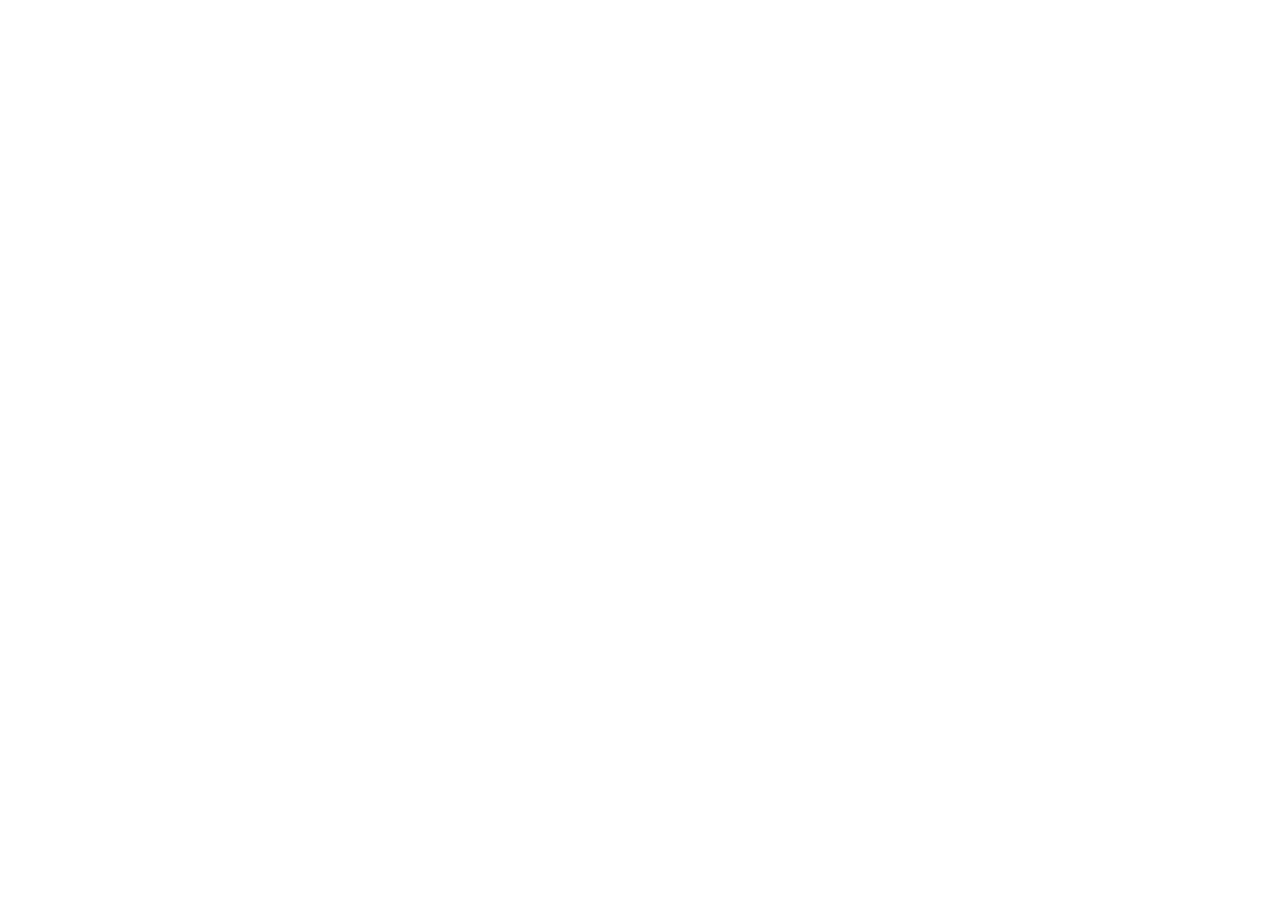
==== family-tree.html @ 9a007d43 "Add Family Tree / Genogram page (no-build React) Adds family-tree.html + family-tree-app.js implemen" ====
<!DOCTYPE html>
<html lang="th">
<head>
  <meta charset="UTF-8">
  <meta name="viewport" content="width=device-width, initial-scale=1.0">
  <title>Family Tree & Genogram — ผังครอบครัวและระบบนิเวศ</title>
  <meta name="theme-color" content="#4f46e5">

  <!-- Tailwind (JIT, no build step — matches this project's no-build static setup) -->
  <script src="https://cdn.tailwindcss.com"></script>

  <!-- Pin a single React instance for every module below (app code + lucide-react icons) -->
  <script type="importmap">
  {
    "imports": {
      "react": "https://esm.sh/react@18.3.1",
      "react-dom": "https://esm.sh/react-dom@18.3.1",
      "react-dom/client": "https://esm.sh/react-dom@18.3.1/client"
    }
  }
  </script>

  <!-- In-browser JSX transform (no build step) -->
  <script src="https://unpkg.com/@babel/standalone@7.25.6/babel.min.js"></script>

  <style>
    html, body, #root { height: 100%; margin: 0; }
    body { font-family: 'Segoe UI', 'Sarabun', system-ui, -apple-system, sans-serif; }
  </style>
</head>
<body>
  <div id="root"></div>
  <script type="text/babel" data-type="module" data-presets="react" src="family-tree-app.js"></script>
</body>
</html>
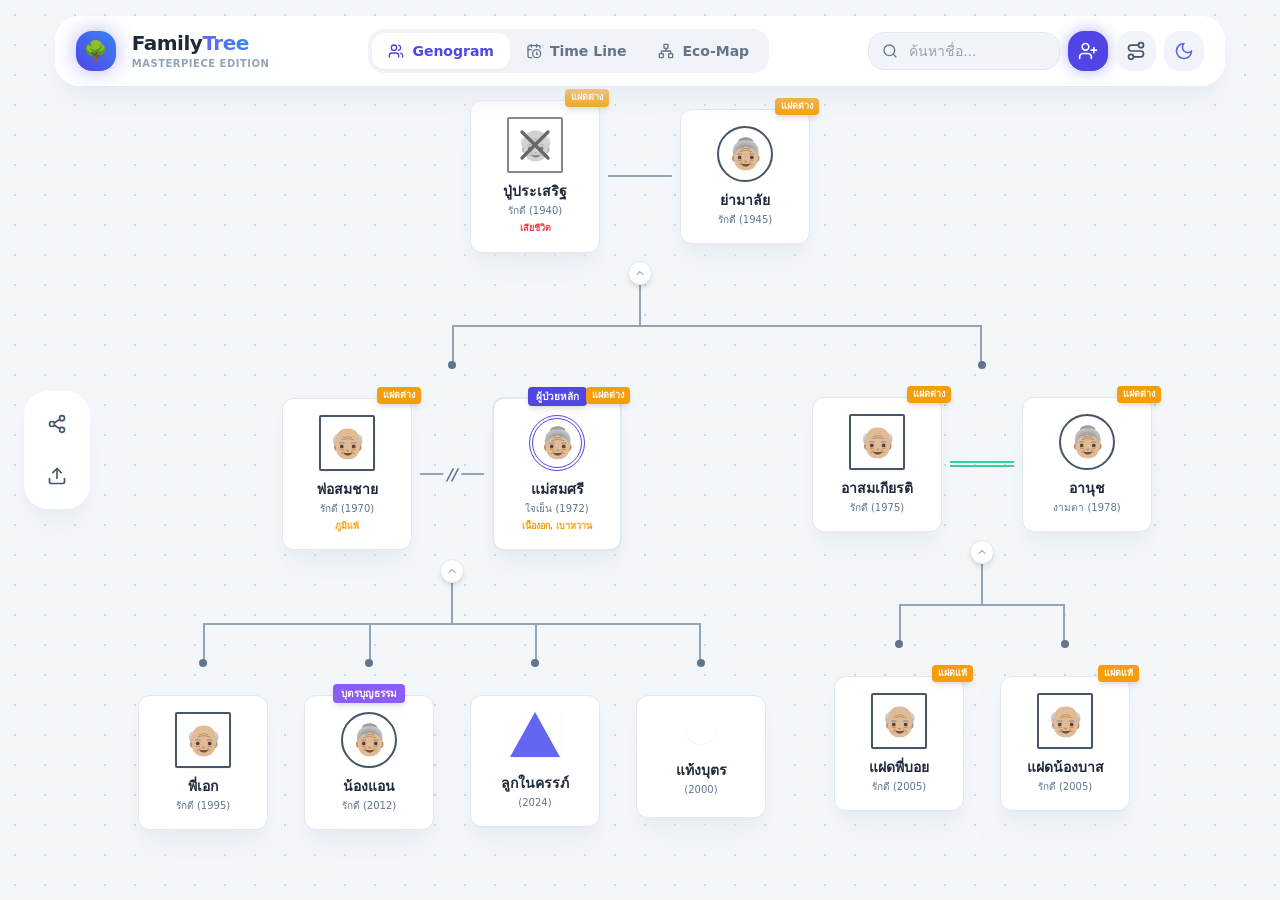
==== commit a67cf6ee: "Make Family Tree page fully offline / drop CDN dependency Tested in a headless browser and found the" ====
--- a/family-tree.html
+++ b/family-tree.html
@@ -6,22 +6,8 @@
   <title>Family Tree & Genogram — ผังครอบครัวและระบบนิเวศ</title>
   <meta name="theme-color" content="#4f46e5">
 
-  <!-- Tailwind (JIT, no build step — matches this project's no-build static setup) -->
-  <script src="https://cdn.tailwindcss.com"></script>
-
-  <!-- Pin a single React instance for every module below (app code + lucide-react icons) -->
-  <script type="importmap">
-  {
-    "imports": {
-      "react": "https://esm.sh/react@18.3.1",
-      "react-dom": "https://esm.sh/react-dom@18.3.1",
-      "react-dom/client": "https://esm.sh/react-dom@18.3.1/client"
-    }
-  }
-  </script>
-
-  <!-- In-browser JSX transform (no build step) -->
-  <script src="https://unpkg.com/@babel/standalone@7.25.6/babel.min.js"></script>
+  <!-- Pre-built locally (see family-tree-app.js header for the build command) — no CDN needed at runtime, works offline like the rest of this PWA -->
+  <link rel="stylesheet" href="family-tree.css">
 
   <style>
     html, body, #root { height: 100%; margin: 0; }
@@ -30,6 +16,6 @@
 </head>
 <body>
   <div id="root"></div>
-  <script type="text/babel" data-type="module" data-presets="react" src="family-tree-app.js"></script>
+  <script src="family-tree.bundle.js"></script>
 </body>
 </html>
--- a/family-tree.css
+++ b/family-tree.css
@@ -0,0 +1 @@
+*,:after,:before{--tw-border-spacing-x:0;--tw-border-spacing-y:0;--tw-translate-x:0;--tw-translate-y:0;--tw-rotate:0;--tw-skew-x:0;--tw-skew-y:0;--tw-scale-x:1;--tw-scale-y:1;--tw-pan-x: ;--tw-pan-y: ;--tw-pinch-zoom: ;--tw-scroll-snap-strictness:proximity;--tw-gradient-from-position: ;--tw-gradient-via-position: ;--tw-gradient-to-position: ;--tw-ordinal: ;--tw-slashed-zero: ;--tw-numeric-figure: ;--tw-numeric-spacing: ;--tw-numeric-fraction: ;--tw-ring-inset: ;--tw-ring-offset-width:0px;--tw-ring-offset-color:#fff;--tw-ring-color:rgba(59,130,246,.5);--tw-ring-offset-shadow:0 0 #0000;--tw-ring-shadow:0 0 #0000;--tw-shadow:0 0 #0000;--tw-shadow-colored:0 0 #0000;--tw-blur: ;--tw-brightness: ;--tw-contrast: ;--tw-grayscale: ;--tw-hue-rotate: ;--tw-invert: ;--tw-saturate: ;--tw-sepia: ;--tw-drop-shadow: ;--tw-backdrop-blur: ;--tw-backdrop-brightness: ;--tw-backdrop-contrast: ;--tw-backdrop-grayscale: ;--tw-backdrop-hue-rotate: ;--tw-backdrop-invert: ;--tw-backdrop-opacity: ;--tw-backdrop-saturate: ;--tw-backdrop-sepia: ;--tw-contain-size: ;--tw-contain-layout: ;--tw-contain-paint: ;--tw-contain-style: }::backdrop{--tw-border-spacing-x:0;--tw-border-spacing-y:0;--tw-translate-x:0;--tw-translate-y:0;--tw-rotate:0;--tw-skew-x:0;--tw-skew-y:0;--tw-scale-x:1;--tw-scale-y:1;--tw-pan-x: ;--tw-pan-y: ;--tw-pinch-zoom: ;--tw-scroll-snap-strictness:proximity;--tw-gradient-from-position: ;--tw-gradient-via-position: ;--tw-gradient-to-position: ;--tw-ordinal: ;--tw-slashed-zero: ;--tw-numeric-figure: ;--tw-numeric-spacing: ;--tw-numeric-fraction: ;--tw-ring-inset: ;--tw-ring-offset-width:0px;--tw-ring-offset-color:#fff;--tw-ring-color:rgba(59,130,246,.5);--tw-ring-offset-shadow:0 0 #0000;--tw-ring-shadow:0 0 #0000;--tw-shadow:0 0 #0000;--tw-shadow-colored:0 0 #0000;--tw-blur: ;--tw-brightness: ;--tw-contrast: ;--tw-grayscale: ;--tw-hue-rotate: ;--tw-invert: ;--tw-saturate: ;--tw-sepia: ;--tw-drop-shadow: ;--tw-backdrop-blur: ;--tw-backdrop-brightness: ;--tw-backdrop-contrast: ;--tw-backdrop-grayscale: ;--tw-backdrop-hue-rotate: ;--tw-backdrop-invert: ;--tw-backdrop-opacity: ;--tw-backdrop-saturate: ;--tw-backdrop-sepia: ;--tw-contain-size: ;--tw-contain-layout: ;--tw-contain-paint: ;--tw-contain-style: }/*! tailwindcss v3.4.13 | MIT License | https://tailwindcss.com*/*,:after,:before{box-sizing:border-box;border:0 solid #e5e7eb}:after,:before{--tw-content:""}:host,html{line-height:1.5;-webkit-text-size-adjust:100%;-moz-tab-size:4;-o-tab-size:4;tab-size:4;font-family:ui-sans-serif,system-ui,sans-serif,Apple Color Emoji,Segoe UI Emoji,Segoe UI Symbol,Noto Color Emoji;font-feature-settings:normal;font-variation-settings:normal;-webkit-tap-highlight-color:transparent}body{margin:0;line-height:inherit}hr{height:0;color:inherit;border-top-width:1px}abbr:where([title]){-webkit-text-decoration:underline dotted;text-decoration:underline dotted}h1,h2,h3,h4,h5,h6{font-size:inherit;font-weight:inherit}a{color:inherit;text-decoration:inherit}b,strong{font-weight:bolder}code,kbd,pre,samp{font-family:ui-monospace,SFMono-Regular,Menlo,Monaco,Consolas,Liberation Mono,Courier New,monospace;font-feature-settings:normal;font-variation-settings:normal;font-size:1em}small{font-size:80%}sub,sup{font-size:75%;line-height:0;position:relative;vertical-align:baseline}sub{bottom:-.25em}sup{top:-.5em}table{text-indent:0;border-color:inherit;border-collapse:collapse}button,input,optgroup,select,textarea{font-family:inherit;font-feature-settings:inherit;font-variation-settings:inherit;font-size:100%;font-weight:inherit;line-height:inherit;letter-spacing:inherit;color:inherit;margin:0;padding:0}button,select{text-transform:none}button,input:where([type=button]),input:where([type=reset]),input:where([type=submit]){-webkit-appearance:button;background-color:transparent;background-image:none}:-moz-focusring{outline:auto}:-moz-ui-invalid{box-shadow:none}progress{vertical-align:baseline}::-webkit-inner-spin-button,::-webkit-outer-spin-button{height:auto}[type=search]{-webkit-appearance:textfield;outline-offset:-2px}::-webkit-search-decoration{-webkit-appearance:none}::-webkit-file-upload-button{-webkit-appearance:button;font:inherit}summary{display:list-item}blockquote,dd,dl,figure,h1,h2,h3,h4,h5,h6,hr,p,pre{margin:0}fieldset{margin:0}fieldset,legend{padding:0}menu,ol,ul{list-style:none;margin:0;padding:0}dialog{padding:0}textarea{resize:vertical}input::-moz-placeholder,textarea::-moz-placeholder{opacity:1;color:#9ca3af}input::placeholder,textarea::placeholder{opacity:1;color:#9ca3af}[role=button],button{cursor:pointer}:disabled{cursor:default}audio,canvas,embed,iframe,img,object,svg,video{display:block;vertical-align:middle}img,video{max-width:100%;height:auto}[hidden]{display:none}.pointer-events-none{pointer-events:none}.pointer-events-auto{pointer-events:auto}.visible{visibility:visible}.static{position:static}.fixed{position:fixed}.absolute{position:absolute}.relative{position:relative}.inset-0{inset:0}.-bottom-0{bottom:0}.-bottom-4{bottom:-1rem}.-bottom-8{bottom:-2rem}.-left-\[23px\]{left:-23px}.-right-2{right:-.5rem}.-top-10{top:-2.5rem}.-top-2{top:-.5rem}.-top-3{top:-.75rem}.-top-4{top:-1rem}.left-0{left:0}.left-1\/2{left:50%}.left-3\.5{left:.875rem}.left-4{left:1rem}.left-6{left:1.5rem}.right-0{right:0}.right-4{right:1rem}.right-\[-10px\]{right:-10px}.top-0{top:0}.top-1{top:.25rem}.top-1\/2{top:50%}.top-4{top:1rem}.top-\[38px\]{top:38px}.z-10{z-index:10}.z-20{z-index:20}.z-30{z-index:30}.z-40{z-index:40}.z-50{z-index:50}.z-\[150\]{z-index:150}.z-\[200\]{z-index:200}.mx-2{margin-left:.5rem;margin-right:.5rem}.mx-auto{margin-left:auto;margin-right:auto}.my-1{margin-top:.25rem;margin-bottom:.25rem}.my-4{margin-top:1rem;margin-bottom:1rem}.my-8{margin-top:2rem;margin-bottom:2rem}.mb-1{margin-bottom:.25rem}.mb-2{margin-bottom:.5rem}.mb-3{margin-bottom:.75rem}.mb-4{margin-bottom:1rem}.mb-6{margin-bottom:1.5rem}.mb-8{margin-bottom:2rem}.ml-2{margin-left:.5rem}.mt-0\.5{margin-top:.125rem}.mt-1{margin-top:.25rem}.mt-10{margin-top:2.5rem}.mt-2{margin-top:.5rem}.mt-20{margin-top:5rem}.mt-3{margin-top:.75rem}.inline-block{display:inline-block}.flex{display:flex}.grid{display:grid}.hidden{display:none}.h-0{height:0}.h-10{height:2.5rem}.h-12{height:3rem}.h-14{height:3.5rem}.h-16{height:4rem}.h-24{height:6rem}.h-28{height:7rem}.h-3{height:.75rem}.h-4{height:1rem}.h-5{height:1.25rem}.h-6{height:1.5rem}.h-8{height:2rem}.h-\[2px\]{height:2px}.h-\[3px\]{height:3px}.h-\[600px\]{height:600px}.h-\[6px\]{height:6px}.h-\[75vh\]{height:75vh}.h-full{height:100%}.h-px{height:1px}.h-screen{height:100vh}.max-h-32{max-height:8rem}.max-h-40{max-height:10rem}.min-h-screen{min-height:100vh}.w-0{width:0}.w-1\/2{width:50%}.w-10{width:2.5rem}.w-12{width:3rem}.w-14{width:3.5rem}.w-16{width:4rem}.w-20{width:5rem}.w-24{width:6rem}.w-28{width:7rem}.w-3{width:.75rem}.w-32{width:8rem}.w-4{width:1rem}.w-48{width:12rem}.w-5{width:1.25rem}.w-6{width:1.5rem}.w-8{width:2rem}.w-\[130px\]{width:130px}.w-full{width:100%}.min-w-\[120px\]{min-width:120px}.max-w-2xl{max-width:42rem}.max-w-5xl{max-width:64rem}.max-w-\[130px\]{max-width:130px}.max-w-\[95\%\]{max-width:95%}.max-w-md{max-width:28rem}.max-w-sm{max-width:24rem}.flex-1{flex:1 1 0%}.shrink-0{flex-shrink:0}.origin-center{transform-origin:center}.-translate-x-1\/2{--tw-translate-x:-50%}.-translate-x-1\/2,.-translate-x-4{transform:translate(var(--tw-translate-x),var(--tw-translate-y)) rotate(var(--tw-rotate)) skewX(var(--tw-skew-x)) skewY(var(--tw-skew-y)) scaleX(var(--tw-scale-x)) scaleY(var(--tw-scale-y))}.-translate-x-4{--tw-translate-x:-1rem}.-translate-y-1\/2{--tw-translate-y:-50%}.-translate-y-1\/2,.translate-x-0{transform:translate(var(--tw-translate-x),var(--tw-translate-y)) rotate(var(--tw-rotate)) skewX(var(--tw-skew-x)) skewY(var(--tw-skew-y)) scaleX(var(--tw-scale-x)) scaleY(var(--tw-scale-y))}.translate-x-0{--tw-translate-x:0px}.-rotate-45{--tw-rotate:-45deg}.-rotate-45,.rotate-45{transform:translate(var(--tw-translate-x),var(--tw-translate-y)) rotate(var(--tw-rotate)) skewX(var(--tw-skew-x)) skewY(var(--tw-skew-y)) scaleX(var(--tw-scale-x)) scaleY(var(--tw-scale-y))}.rotate-45{--tw-rotate:45deg}.-skew-x-12{--tw-skew-x:-12deg}.-skew-x-12,.scale-105{transform:translate(var(--tw-translate-x),var(--tw-translate-y)) rotate(var(--tw-rotate)) skewX(var(--tw-skew-x)) skewY(var(--tw-skew-y)) scaleX(var(--tw-scale-x)) scaleY(var(--tw-scale-y))}.scale-105{--tw-scale-x:1.05;--tw-scale-y:1.05}.scale-95{--tw-scale-x:.95;--tw-scale-y:.95}.scale-95,.transform{transform:translate(var(--tw-translate-x),var(--tw-translate-y)) rotate(var(--tw-rotate)) skewX(var(--tw-skew-x)) skewY(var(--tw-skew-y)) scaleX(var(--tw-scale-x)) scaleY(var(--tw-scale-y))}@keyframes bounce{0%,to{transform:translateY(-25%);animation-timing-function:cubic-bezier(.8,0,1,1)}50%{transform:none;animation-timing-function:cubic-bezier(0,0,.2,1)}}.animate-bounce{animation:bounce 1s infinite}@keyframes pulse{50%{opacity:.5}}.animate-pulse{animation:pulse 2s cubic-bezier(.4,0,.6,1) infinite}@keyframes spin{to{transform:rotate(1turn)}}.animate-spin{animation:spin 1s linear infinite}.cursor-grab{cursor:grab}.cursor-grabbing{cursor:grabbing}.cursor-pointer{cursor:pointer}.grid-cols-2{grid-template-columns:repeat(2,minmax(0,1fr))}.grid-cols-3{grid-template-columns:repeat(3,minmax(0,1fr))}.flex-col{flex-direction:column}.flex-wrap{flex-wrap:wrap}.items-center{align-items:center}.justify-center{justify-content:center}.justify-between{justify-content:space-between}.gap-1{gap:.25rem}.gap-2{gap:.5rem}.gap-3{gap:.75rem}.gap-4{gap:1rem}.gap-6{gap:1.5rem}.space-y-2>:not([hidden])~:not([hidden]){--tw-space-y-reverse:0;margin-top:calc(.5rem*(1 - var(--tw-space-y-reverse)));margin-bottom:calc(.5rem*var(--tw-space-y-reverse))}.space-y-3>:not([hidden])~:not([hidden]){--tw-space-y-reverse:0;margin-top:calc(.75rem*(1 - var(--tw-space-y-reverse)));margin-bottom:calc(.75rem*var(--tw-space-y-reverse))}.space-y-4>:not([hidden])~:not([hidden]){--tw-space-y-reverse:0;margin-top:calc(1rem*(1 - var(--tw-space-y-reverse)));margin-bottom:calc(1rem*var(--tw-space-y-reverse))}.space-y-6>:not([hidden])~:not([hidden]){--tw-space-y-reverse:0;margin-top:calc(1.5rem*(1 - var(--tw-space-y-reverse)));margin-bottom:calc(1.5rem*var(--tw-space-y-reverse))}.overflow-auto{overflow:auto}.overflow-hidden{overflow:hidden}.overflow-x-auto{overflow-x:auto}.overflow-y-auto{overflow-y:auto}.truncate{overflow:hidden;text-overflow:ellipsis}.truncate,.whitespace-nowrap{white-space:nowrap}.rounded{border-radius:.25rem}.rounded-2xl{border-radius:1rem}.rounded-3xl{border-radius:1.5rem}.rounded-full{border-radius:9999px}.rounded-lg{border-radius:.5rem}.rounded-sm{border-radius:.125rem}.rounded-xl{border-radius:.75rem}.border{border-width:1px}.border-0{border-width:0}.border-2{border-width:2px}.border-4{border-width:4px}.border-\[2px\]{border-width:2px}.border-\[3px\]{border-width:3px}.border-\[4px\]{border-width:4px}.border-y-\[2px\]{border-top-width:2px;border-bottom-width:2px}.border-b{border-bottom-width:1px}.border-b-\[45px\]{border-bottom-width:45px}.border-l-2{border-left-width:2px}.border-l-\[25px\]{border-left-width:25px}.border-r-\[25px\]{border-right-width:25px}.border-t-\[2px\]{border-top-width:2px}.border-t-\[3px\]{border-top-width:3px}.border-dashed{border-style:dashed}.border-double{border-style:double}.border-emerald-400{--tw-border-opacity:1;border-color:rgb(52 211 153/var(--tw-border-opacity))}.border-indigo-100{--tw-border-opacity:1;border-color:rgb(224 231 255/var(--tw-border-opacity))}.border-indigo-200{--tw-border-opacity:1;border-color:rgb(199 210 254/var(--tw-border-opacity))}.border-indigo-400{--tw-border-opacity:1;border-color:rgb(129 140 248/var(--tw-border-opacity))}.border-indigo-500{--tw-border-opacity:1;border-color:rgb(99 102 241/var(--tw-border-opacity))}.border-indigo-500\/30{border-color:rgba(99,102,241,.3)}.border-indigo-600{--tw-border-opacity:1;border-color:rgb(79 70 229/var(--tw-border-opacity))}.border-red-200{--tw-border-opacity:1;border-color:rgb(254 202 202/var(--tw-border-opacity))}.border-red-500{--tw-border-opacity:1;border-color:rgb(239 68 68/var(--tw-border-opacity))}.border-rose-500\/20{border-color:rgba(244,63,94,.2)}.border-slate-200{--tw-border-opacity:1;border-color:rgb(226 232 240/var(--tw-border-opacity))}.border-slate-200\/50{border-color:rgba(226,232,240,.5)}.border-slate-300{--tw-border-opacity:1;border-color:rgb(203 213 225/var(--tw-border-opacity))}.border-slate-400{--tw-border-opacity:1;border-color:rgb(148 163 184/var(--tw-border-opacity))}.border-slate-500{--tw-border-opacity:1;border-color:rgb(100 116 139/var(--tw-border-opacity))}.border-slate-500\/20{border-color:rgba(100,116,139,.2)}.border-slate-600{--tw-border-opacity:1;border-color:rgb(71 85 105/var(--tw-border-opacity))}.border-slate-700{--tw-border-opacity:1;border-color:rgb(51 65 85/var(--tw-border-opacity))}.border-slate-800{--tw-border-opacity:1;border-color:rgb(30 41 59/var(--tw-border-opacity))}.border-white{--tw-border-opacity:1;border-color:rgb(255 255 255/var(--tw-border-opacity))}.border-white\/20{border-color:hsla(0,0%,100%,.2)}.border-b-indigo-500{--tw-border-opacity:1;border-bottom-color:rgb(99 102 241/var(--tw-border-opacity))}.border-l-transparent{border-left-color:transparent}.border-r-transparent{border-right-color:transparent}.bg-\[\#f4f7fa\]{--tw-bg-opacity:1;background-color:rgb(244 247 250/var(--tw-bg-opacity))}.bg-amber-100{--tw-bg-opacity:1;background-color:rgb(254 243 199/var(--tw-bg-opacity))}.bg-amber-400{--tw-bg-opacity:1;background-color:rgb(251 191 36/var(--tw-bg-opacity))}.bg-amber-500{--tw-bg-opacity:1;background-color:rgb(245 158 11/var(--tw-bg-opacity))}.bg-amber-500\/20{background-color:rgba(245,158,11,.2)}.bg-blue-500\/20{background-color:rgba(59,130,246,.2)}.bg-emerald-50{--tw-bg-opacity:1;background-color:rgb(236 253 245/var(--tw-bg-opacity))}.bg-emerald-500{--tw-bg-opacity:1;background-color:rgb(16 185 129/var(--tw-bg-opacity))}.bg-emerald-500\/20{background-color:rgba(16,185,129,.2)}.bg-emerald-900\/30{background-color:rgba(6,78,59,.3)}.bg-indigo-100{--tw-bg-opacity:1;background-color:rgb(224 231 255/var(--tw-bg-opacity))}.bg-indigo-50{--tw-bg-opacity:1;background-color:rgb(238 242 255/var(--tw-bg-opacity))}.bg-indigo-500{--tw-bg-opacity:1;background-color:rgb(99 102 241/var(--tw-bg-opacity))}.bg-indigo-500\/10{background-color:rgba(99,102,241,.1)}.bg-indigo-600{--tw-bg-opacity:1;background-color:rgb(79 70 229/var(--tw-bg-opacity))}.bg-red-50{--tw-bg-opacity:1;background-color:rgb(254 242 242/var(--tw-bg-opacity))}.bg-red-500{--tw-bg-opacity:1;background-color:rgb(239 68 68/var(--tw-bg-opacity))}.bg-rose-500{--tw-bg-opacity:1;background-color:rgb(244 63 94/var(--tw-bg-opacity))}.bg-rose-500\/10{background-color:rgba(244,63,94,.1)}.bg-rose-500\/20{background-color:rgba(244,63,94,.2)}.bg-slate-100{--tw-bg-opacity:1;background-color:rgb(241 245 249/var(--tw-bg-opacity))}.bg-slate-200\/50{background-color:rgba(226,232,240,.5)}.bg-slate-300{--tw-bg-opacity:1;background-color:rgb(203 213 225/var(--tw-bg-opacity))}.bg-slate-50{--tw-bg-opacity:1;background-color:rgb(248 250 252/var(--tw-bg-opacity))}.bg-slate-500\/10{background-color:rgba(100,116,139,.1)}.bg-slate-500\/20{background-color:rgba(100,116,139,.2)}.bg-slate-600{--tw-bg-opacity:1;background-color:rgb(71 85 105/var(--tw-bg-opacity))}.bg-slate-800{--tw-bg-opacity:1;background-color:rgb(30 41 59/var(--tw-bg-opacity))}.bg-slate-800\/80{background-color:rgba(30,41,59,.8)}.bg-slate-900{--tw-bg-opacity:1;background-color:rgb(15 23 42/var(--tw-bg-opacity))}.bg-slate-900\/50{background-color:rgba(15,23,42,.5)}.bg-slate-900\/60{background-color:rgba(15,23,42,.6)}.bg-slate-900\/80{background-color:rgba(15,23,42,.8)}.bg-transparent{background-color:transparent}.bg-violet-500{--tw-bg-opacity:1;background-color:rgb(139 92 246/var(--tw-bg-opacity))}.bg-white{--tw-bg-opacity:1;background-color:rgb(255 255 255/var(--tw-bg-opacity))}.bg-white\/10{background-color:hsla(0,0%,100%,.1)}.bg-white\/90{background-color:hsla(0,0%,100%,.9)}.bg-gradient-to-br{background-image:linear-gradient(to bottom right,var(--tw-gradient-stops))}.bg-gradient-to-r{background-image:linear-gradient(to right,var(--tw-gradient-stops))}.bg-gradient-to-tr{background-image:linear-gradient(to top right,var(--tw-gradient-stops))}.from-amber-400{--tw-gradient-from:#fbbf24 var(--tw-gradient-from-position);--tw-gradient-to:rgba(251,191,36,0) var(--tw-gradient-to-position);--tw-gradient-stops:var(--tw-gradient-from),var(--tw-gradient-to)}.from-indigo-500{--tw-gradient-from:#6366f1 var(--tw-gradient-from-position);--tw-gradient-to:rgba(99,102,241,0) var(--tw-gradient-to-position);--tw-gradient-stops:var(--tw-gradient-from),var(--tw-gradient-to)}.from-indigo-600{--tw-gradient-from:#4f46e5 var(--tw-gradient-from-position);--tw-gradient-to:rgba(79,70,229,0) var(--tw-gradient-to-position);--tw-gradient-stops:var(--tw-gradient-from),var(--tw-gradient-to)}.to-blue-500{--tw-gradient-to:#3b82f6 var(--tw-gradient-to-position)}.to-blue-600{--tw-gradient-to:#2563eb var(--tw-gradient-to-position)}.to-orange-500{--tw-gradient-to:#f97316 var(--tw-gradient-to-position)}.bg-clip-text{-webkit-background-clip:text;background-clip:text}.p-0\.5{padding:.125rem}.p-1{padding:.25rem}.p-1\.5{padding:.375rem}.p-10{padding:2.5rem}.p-2{padding:.5rem}.p-2\.5{padding:.625rem}.p-3{padding:.75rem}.p-4{padding:1rem}.p-5{padding:1.25rem}.p-6{padding:1.5rem}.p-8{padding:2rem}.px-1{padding-left:.25rem;padding-right:.25rem}.px-1\.5{padding-left:.375rem;padding-right:.375rem}.px-2{padding-left:.5rem;padding-right:.5rem}.px-3{padding-left:.75rem;padding-right:.75rem}.px-4{padding-left:1rem;padding-right:1rem}.px-6{padding-left:1.5rem;padding-right:1.5rem}.px-8{padding-left:2rem;padding-right:2rem}.py-0\.5{padding-top:.125rem;padding-bottom:.125rem}.py-1{padding-top:.25rem;padding-bottom:.25rem}.py-2{padding-top:.5rem;padding-bottom:.5rem}.py-20{padding-top:5rem;padding-bottom:5rem}.py-3{padding-top:.75rem;padding-bottom:.75rem}.py-4{padding-top:1rem;padding-bottom:1rem}.py-8{padding-top:2rem;padding-bottom:2rem}.pb-2{padding-bottom:.5rem}.pb-3{padding-bottom:.75rem}.pb-4{padding-bottom:1rem}.pb-6{padding-bottom:1.5rem}.pl-10{padding-left:2.5rem}.pl-2{padding-left:.5rem}.pl-4{padding-left:1rem}.pr-2{padding-right:.5rem}.pr-4{padding-right:1rem}.pt-12{padding-top:3rem}.pt-2{padding-top:.5rem}.pt-4{padding-top:1rem}.pt-8{padding-top:2rem}.text-center{text-align:center}.font-sans{font-family:ui-sans-serif,system-ui,sans-serif,Apple Color Emoji,Segoe UI Emoji,Segoe UI Symbol,Noto Color Emoji}.text-2xl{font-size:1.5rem;line-height:2rem}.text-3xl{font-size:1.875rem;line-height:2.25rem}.text-4xl{font-size:2.25rem;line-height:2.5rem}.text-5xl{font-size:3rem;line-height:1}.text-\[10px\]{font-size:10px}.text-\[16px\]{font-size:16px}.text-\[9px\]{font-size:9px}.text-lg{font-size:1.125rem;line-height:1.75rem}.text-sm{font-size:.875rem;line-height:1.25rem}.text-xl{font-size:1.25rem;line-height:1.75rem}.text-xs{font-size:.75rem;line-height:1rem}.font-black{font-weight:900}.font-bold{font-weight:700}.font-extrabold{font-weight:800}.font-medium{font-weight:500}.uppercase{text-transform:uppercase}.leading-tight{line-height:1.25}.tracking-tight{letter-spacing:-.025em}.tracking-tighter{letter-spacing:-.05em}.tracking-wide{letter-spacing:.025em}.tracking-wider{letter-spacing:.05em}.text-amber-400{--tw-text-opacity:1;color:rgb(251 191 36/var(--tw-text-opacity))}.text-amber-500{--tw-text-opacity:1;color:rgb(245 158 11/var(--tw-text-opacity))}.text-amber-700{--tw-text-opacity:1;color:rgb(180 83 9/var(--tw-text-opacity))}.text-black{--tw-text-opacity:1;color:rgb(0 0 0/var(--tw-text-opacity))}.text-blue-500{--tw-text-opacity:1;color:rgb(59 130 246/var(--tw-text-opacity))}.text-emerald-500{--tw-text-opacity:1;color:rgb(16 185 129/var(--tw-text-opacity))}.text-emerald-600{--tw-text-opacity:1;color:rgb(5 150 105/var(--tw-text-opacity))}.text-indigo-500{--tw-text-opacity:1;color:rgb(99 102 241/var(--tw-text-opacity))}.text-indigo-600{--tw-text-opacity:1;color:rgb(79 70 229/var(--tw-text-opacity))}.text-indigo-700{--tw-text-opacity:1;color:rgb(67 56 202/var(--tw-text-opacity))}.text-purple-500{--tw-text-opacity:1;color:rgb(168 85 247/var(--tw-text-opacity))}.text-red-500{--tw-text-opacity:1;color:rgb(239 68 68/var(--tw-text-opacity))}.text-red-600{--tw-text-opacity:1;color:rgb(220 38 38/var(--tw-text-opacity))}.text-rose-500{--tw-text-opacity:1;color:rgb(244 63 94/var(--tw-text-opacity))}.text-rose-600{--tw-text-opacity:1;color:rgb(225 29 72/var(--tw-text-opacity))}.text-slate-100{--tw-text-opacity:1;color:rgb(241 245 249/var(--tw-text-opacity))}.text-slate-200{--tw-text-opacity:1;color:rgb(226 232 240/var(--tw-text-opacity))}.text-slate-300{--tw-text-opacity:1;color:rgb(203 213 225/var(--tw-text-opacity))}.text-slate-400{--tw-text-opacity:1;color:rgb(148 163 184/var(--tw-text-opacity))}.text-slate-500{--tw-text-opacity:1;color:rgb(100 116 139/var(--tw-text-opacity))}.text-slate-600{--tw-text-opacity:1;color:rgb(71 85 105/var(--tw-text-opacity))}.text-slate-700{--tw-text-opacity:1;color:rgb(51 65 85/var(--tw-text-opacity))}.text-slate-800{--tw-text-opacity:1;color:rgb(30 41 59/var(--tw-text-opacity))}.text-transparent{color:transparent}.text-white{--tw-text-opacity:1;color:rgb(255 255 255/var(--tw-text-opacity))}.accent-indigo-600{accent-color:#4f46e5}.opacity-0{opacity:0}.opacity-100{opacity:1}.opacity-20{opacity:.2}.opacity-50{opacity:.5}.opacity-60{opacity:.6}.opacity-70{opacity:.7}.opacity-80{opacity:.8}.shadow-2xl{--tw-shadow:0 25px 50px -12px rgba(0,0,0,.25);--tw-shadow-colored:0 25px 50px -12px var(--tw-shadow-color);box-shadow:var(--tw-ring-offset-shadow,0 0 #0000),var(--tw-ring-shadow,0 0 #0000),var(--tw-shadow)}.shadow-\[0_0_15px_rgba\(16\2c 185\2c 129\2c 0\.5\)\]{--tw-shadow:0 0 15px rgba(16,185,129,.5);--tw-shadow-colored:0 0 15px var(--tw-shadow-color);box-shadow:var(--tw-ring-offset-shadow,0 0 #0000),var(--tw-ring-shadow,0 0 #0000),var(--tw-shadow)}.shadow-\[0_0_15px_rgba\(79\2c 70\2c 229\2c 0\.4\)\]{--tw-shadow:0 0 15px rgba(79,70,229,.4);--tw-shadow-colored:0 0 15px var(--tw-shadow-color);box-shadow:var(--tw-ring-offset-shadow,0 0 #0000),var(--tw-ring-shadow,0 0 #0000),var(--tw-shadow)}.shadow-\[0_0_20px_rgba\(250\2c 204\2c 21\2c 0\.6\)\]{--tw-shadow:0 0 20px rgba(250,204,21,.6);--tw-shadow-colored:0 0 20px var(--tw-shadow-color);box-shadow:var(--tw-ring-offset-shadow,0 0 #0000),var(--tw-ring-shadow,0 0 #0000),var(--tw-shadow)}.shadow-\[0_0_20px_rgba\(52\2c 211\2c 153\2c 0\.6\)\]{--tw-shadow:0 0 20px rgba(52,211,153,.6);--tw-shadow-colored:0 0 20px var(--tw-shadow-color);box-shadow:var(--tw-ring-offset-shadow,0 0 #0000),var(--tw-ring-shadow,0 0 #0000),var(--tw-shadow)}.shadow-\[0_0_20px_rgba\(79\2c 70\2c 229\2c 0\.4\)\]{--tw-shadow:0 0 20px rgba(79,70,229,.4);--tw-shadow-colored:0 0 20px var(--tw-shadow-color)}.shadow-\[0_0_20px_rgba\(79\2c 70\2c 229\2c 0\.4\)\],.shadow-lg{box-shadow:var(--tw-ring-offset-shadow,0 0 #0000),var(--tw-ring-shadow,0 0 #0000),var(--tw-shadow)}.shadow-lg{--tw-shadow:0 10px 15px -3px rgba(0,0,0,.1),0 4px 6px -4px rgba(0,0,0,.1);--tw-shadow-colored:0 10px 15px -3px var(--tw-shadow-color),0 4px 6px -4px var(--tw-shadow-color)}.shadow-md{--tw-shadow:0 4px 6px -1px rgba(0,0,0,.1),0 2px 4px -2px rgba(0,0,0,.1);--tw-shadow-colored:0 4px 6px -1px var(--tw-shadow-color),0 2px 4px -2px var(--tw-shadow-color)}.shadow-md,.shadow-sm{box-shadow:var(--tw-ring-offset-shadow,0 0 #0000),var(--tw-ring-shadow,0 0 #0000),var(--tw-shadow)}.shadow-sm{--tw-shadow:0 1px 2px 0 rgba(0,0,0,.05);--tw-shadow-colored:0 1px 2px 0 var(--tw-shadow-color)}.shadow-xl{--tw-shadow:0 20px 25px -5px rgba(0,0,0,.1),0 8px 10px -6px rgba(0,0,0,.1);--tw-shadow-colored:0 20px 25px -5px var(--tw-shadow-color),0 8px 10px -6px var(--tw-shadow-color);box-shadow:var(--tw-ring-offset-shadow,0 0 #0000),var(--tw-ring-shadow,0 0 #0000),var(--tw-shadow)}.shadow-indigo-500\/30{--tw-shadow-color:rgba(99,102,241,.3);--tw-shadow:var(--tw-shadow-colored)}.shadow-slate-200\/50{--tw-shadow-color:rgba(226,232,240,.5);--tw-shadow:var(--tw-shadow-colored)}.outline-none{outline:2px solid transparent;outline-offset:2px}.ring-4{--tw-ring-offset-shadow:var(--tw-ring-inset) 0 0 0 var(--tw-ring-offset-width) var(--tw-ring-offset-color);--tw-ring-shadow:var(--tw-ring-inset) 0 0 0 calc(4px + var(--tw-ring-offset-width)) var(--tw-ring-color);box-shadow:var(--tw-ring-offset-shadow),var(--tw-ring-shadow),var(--tw-shadow,0 0 #0000)}.ring-emerald-400{--tw-ring-opacity:1;--tw-ring-color:rgb(52 211 153/var(--tw-ring-opacity))}.ring-yellow-400{--tw-ring-opacity:1;--tw-ring-color:rgb(250 204 21/var(--tw-ring-opacity))}.grayscale{--tw-grayscale:grayscale(100%)}.filter,.grayscale{filter:var(--tw-blur) var(--tw-brightness) var(--tw-contrast) var(--tw-grayscale) var(--tw-hue-rotate) var(--tw-invert) var(--tw-saturate) var(--tw-sepia) var(--tw-drop-shadow)}.backdrop-blur-2xl{--tw-backdrop-blur:blur(40px)}.backdrop-blur-2xl,.backdrop-blur-md{-webkit-backdrop-filter:var(--tw-backdrop-blur) var(--tw-backdrop-brightness) var(--tw-backdrop-contrast) var(--tw-backdrop-grayscale) var(--tw-backdrop-hue-rotate) var(--tw-backdrop-invert) var(--tw-backdrop-opacity) var(--tw-backdrop-saturate) var(--tw-backdrop-sepia);backdrop-filter:var(--tw-backdrop-blur) var(--tw-backdrop-brightness) var(--tw-backdrop-contrast) var(--tw-backdrop-grayscale) var(--tw-backdrop-hue-rotate) var(--tw-backdrop-invert) var(--tw-backdrop-opacity) var(--tw-backdrop-saturate) var(--tw-backdrop-sepia)}.backdrop-blur-md{--tw-backdrop-blur:blur(12px)}.backdrop-blur-sm{--tw-backdrop-blur:blur(4px)}.backdrop-blur-sm,.backdrop-blur-xl{-webkit-backdrop-filter:var(--tw-backdrop-blur) var(--tw-backdrop-brightness) var(--tw-backdrop-contrast) var(--tw-backdrop-grayscale) var(--tw-backdrop-hue-rotate) var(--tw-backdrop-invert) var(--tw-backdrop-opacity) var(--tw-backdrop-saturate) var(--tw-backdrop-sepia);backdrop-filter:var(--tw-backdrop-blur) var(--tw-backdrop-brightness) var(--tw-backdrop-contrast) var(--tw-backdrop-grayscale) var(--tw-backdrop-hue-rotate) var(--tw-backdrop-invert) var(--tw-backdrop-opacity) var(--tw-backdrop-saturate) var(--tw-backdrop-sepia)}.backdrop-blur-xl{--tw-backdrop-blur:blur(24px)}.transition-all{transition-property:all;transition-timing-function:cubic-bezier(.4,0,.2,1);transition-duration:.15s}.transition-colors{transition-property:color,background-color,border-color,text-decoration-color,fill,stroke;transition-timing-function:cubic-bezier(.4,0,.2,1);transition-duration:.15s}.transition-opacity{transition-property:opacity;transition-timing-function:cubic-bezier(.4,0,.2,1);transition-duration:.15s}.transition-transform{transition-property:transform;transition-timing-function:cubic-bezier(.4,0,.2,1);transition-duration:.15s}.duration-200{transition-duration:.2s}.duration-300{transition-duration:.3s}.duration-500{transition-duration:.5s}.ease-in-out{transition-timing-function:cubic-bezier(.4,0,.2,1)}.hover\:-translate-y-2:hover{--tw-translate-y:-0.5rem}.hover\:-translate-y-2:hover,.hover\:scale-110:hover{transform:translate(var(--tw-translate-x),var(--tw-translate-y)) rotate(var(--tw-rotate)) skewX(var(--tw-skew-x)) skewY(var(--tw-skew-y)) scaleX(var(--tw-scale-x)) scaleY(var(--tw-scale-y))}.hover\:scale-110:hover{--tw-scale-x:1.1;--tw-scale-y:1.1}.hover\:bg-emerald-100:hover{--tw-bg-opacity:1;background-color:rgb(209 250 229/var(--tw-bg-opacity))}.hover\:bg-indigo-500:hover{--tw-bg-opacity:1;background-color:rgb(99 102 241/var(--tw-bg-opacity))}.hover\:bg-indigo-700:hover{--tw-bg-opacity:1;background-color:rgb(67 56 202/var(--tw-bg-opacity))}.hover\:bg-red-600:hover{--tw-bg-opacity:1;background-color:rgb(220 38 38/var(--tw-bg-opacity))}.hover\:bg-rose-100:hover{--tw-bg-opacity:1;background-color:rgb(255 228 230/var(--tw-bg-opacity))}.hover\:bg-rose-500:hover{--tw-bg-opacity:1;background-color:rgb(244 63 94/var(--tw-bg-opacity))}.hover\:bg-slate-100:hover{--tw-bg-opacity:1;background-color:rgb(241 245 249/var(--tw-bg-opacity))}.hover\:bg-slate-200:hover{--tw-bg-opacity:1;background-color:rgb(226 232 240/var(--tw-bg-opacity))}.hover\:bg-slate-500\/20:hover{background-color:rgba(100,116,139,.2)}.hover\:bg-slate-500\/40:hover{background-color:rgba(100,116,139,.4)}.hover\:bg-slate-700:hover{--tw-bg-opacity:1;background-color:rgb(51 65 85/var(--tw-bg-opacity))}.hover\:bg-slate-800:hover{--tw-bg-opacity:1;background-color:rgb(30 41 59/var(--tw-bg-opacity))}.hover\:text-slate-200:hover{--tw-text-opacity:1;color:rgb(226 232 240/var(--tw-text-opacity))}.hover\:text-slate-700:hover{--tw-text-opacity:1;color:rgb(51 65 85/var(--tw-text-opacity))}.hover\:shadow-2xl:hover{--tw-shadow:0 25px 50px -12px rgba(0,0,0,.25);--tw-shadow-colored:0 25px 50px -12px var(--tw-shadow-color);box-shadow:var(--tw-ring-offset-shadow,0 0 #0000),var(--tw-ring-shadow,0 0 #0000),var(--tw-shadow)}.group:hover .group-hover\:flex{display:flex}.group:hover .group-hover\:opacity-100{opacity:1}@media (min-width:640px){.sm\:block{display:block}}@media (min-width:768px){.md\:inline{display:inline}.md\:w-16{width:4rem}.md\:grid-cols-4{grid-template-columns:repeat(4,minmax(0,1fr))}.md\:flex-row{flex-direction:row}.md\:items-start{align-items:flex-start}}@media (min-width:1024px){.lg\:block{display:block}}
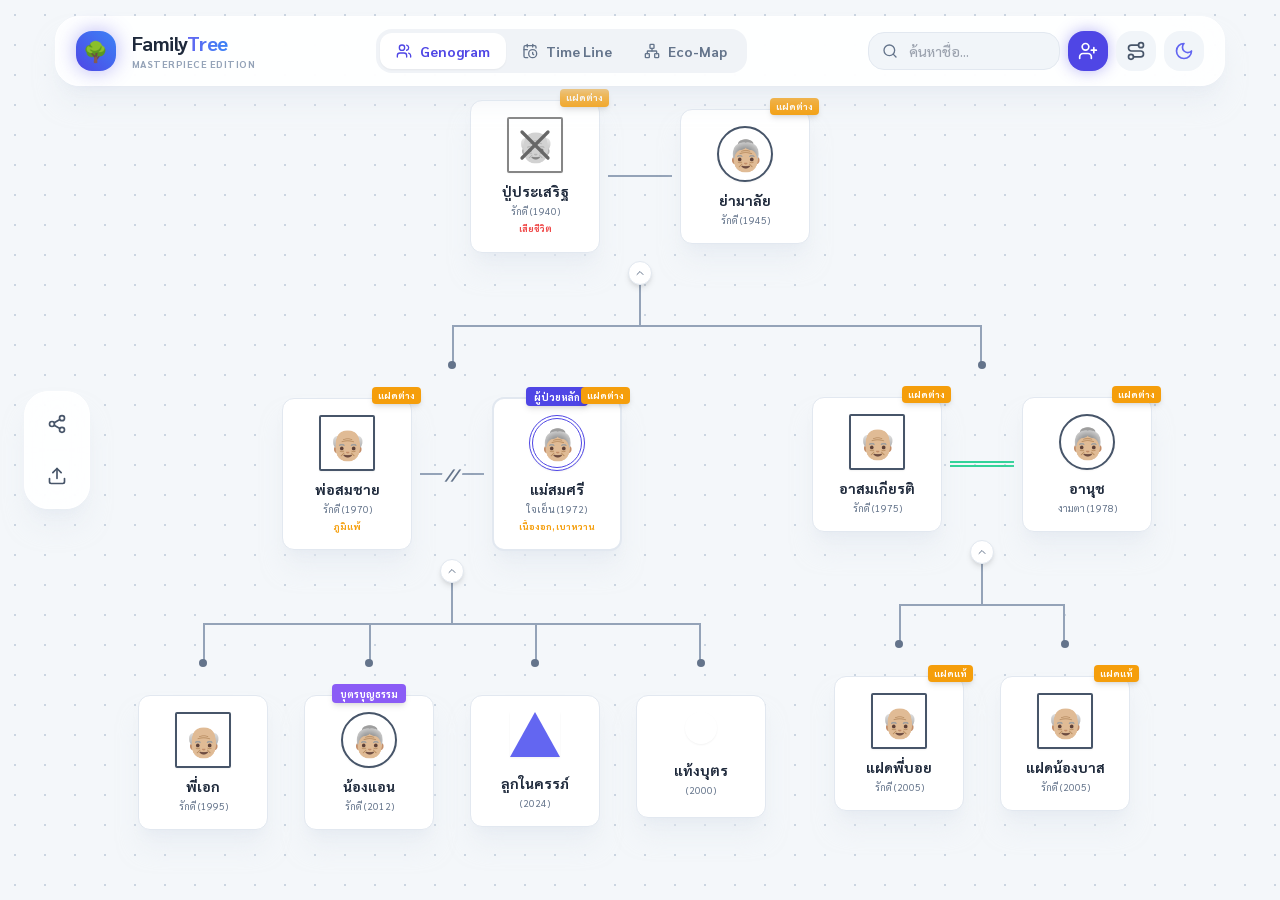
==== commit d52334cf: "Switch UI font to Sarabun (self-hosted, offline) Both pages listed Sarabun only as a fallback that w" ====
--- a/family-tree.html
+++ b/family-tree.html
@@ -6,12 +6,14 @@
   <title>Family Tree & Genogram — ผังครอบครัวและระบบนิเวศ</title>
   <meta name="theme-color" content="#4f46e5">
 
+  <!-- Sarabun font, self-hosted so it works offline -->
+  <link rel="stylesheet" href="fonts/sarabun.css">
   <!-- Pre-built locally (see family-tree-app.js header for the build command) — no CDN needed at runtime, works offline like the rest of this PWA -->
   <link rel="stylesheet" href="family-tree.css">
 
   <style>
     html, body, #root { height: 100%; margin: 0; }
-    body { font-family: 'Segoe UI', 'Sarabun', system-ui, -apple-system, sans-serif; }
+    body { font-family: 'Sarabun', 'Segoe UI', system-ui, -apple-system, sans-serif; }
   </style>
 </head>
 <body>
--- a/fonts/sarabun.css
+++ b/fonts/sarabun.css
@@ -0,0 +1,81 @@
+/* Sarabun — self-hosted locally (no Google Fonts CDN at runtime) so it works offline like the rest of this PWA. */
+@font-face {
+  font-family: 'Sarabun';
+  font-style: normal;
+  font-weight: 300;
+  font-display: swap;
+  src: url('sarabun-300-thai.woff2') format('woff2');
+  unicode-range: U+02D7, U+0303, U+0331, U+0E01-0E5B, U+200C-200D, U+25CC;
+}
+@font-face {
+  font-family: 'Sarabun';
+  font-style: normal;
+  font-weight: 300;
+  font-display: swap;
+  src: url('sarabun-300-latin.woff2') format('woff2');
+  unicode-range: U+0000-00FF, U+0131, U+0152-0153, U+02BB-02BC, U+02C6, U+02DA, U+02DC, U+0304, U+0308, U+0329, U+2000-206F, U+20AC, U+2122, U+2191, U+2193, U+2212, U+2215, U+FEFF, U+FFFD;
+}
+@font-face {
+  font-family: 'Sarabun';
+  font-style: normal;
+  font-weight: 400;
+  font-display: swap;
+  src: url('sarabun-400-thai.woff2') format('woff2');
+  unicode-range: U+02D7, U+0303, U+0331, U+0E01-0E5B, U+200C-200D, U+25CC;
+}
+@font-face {
+  font-family: 'Sarabun';
+  font-style: normal;
+  font-weight: 400;
+  font-display: swap;
+  src: url('sarabun-400-latin.woff2') format('woff2');
+  unicode-range: U+0000-00FF, U+0131, U+0152-0153, U+02BB-02BC, U+02C6, U+02DA, U+02DC, U+0304, U+0308, U+0329, U+2000-206F, U+20AC, U+2122, U+2191, U+2193, U+2212, U+2215, U+FEFF, U+FFFD;
+}
+@font-face {
+  font-family: 'Sarabun';
+  font-style: normal;
+  font-weight: 500;
+  font-display: swap;
+  src: url('sarabun-500-thai.woff2') format('woff2');
+  unicode-range: U+02D7, U+0303, U+0331, U+0E01-0E5B, U+200C-200D, U+25CC;
+}
+@font-face {
+  font-family: 'Sarabun';
+  font-style: normal;
+  font-weight: 500;
+  font-display: swap;
+  src: url('sarabun-500-latin.woff2') format('woff2');
+  unicode-range: U+0000-00FF, U+0131, U+0152-0153, U+02BB-02BC, U+02C6, U+02DA, U+02DC, U+0304, U+0308, U+0329, U+2000-206F, U+20AC, U+2122, U+2191, U+2193, U+2212, U+2215, U+FEFF, U+FFFD;
+}
+@font-face {
+  font-family: 'Sarabun';
+  font-style: normal;
+  font-weight: 600;
+  font-display: swap;
+  src: url('sarabun-600-thai.woff2') format('woff2');
+  unicode-range: U+02D7, U+0303, U+0331, U+0E01-0E5B, U+200C-200D, U+25CC;
+}
+@font-face {
+  font-family: 'Sarabun';
+  font-style: normal;
+  font-weight: 600;
+  font-display: swap;
+  src: url('sarabun-600-latin.woff2') format('woff2');
+  unicode-range: U+0000-00FF, U+0131, U+0152-0153, U+02BB-02BC, U+02C6, U+02DA, U+02DC, U+0304, U+0308, U+0329, U+2000-206F, U+20AC, U+2122, U+2191, U+2193, U+2212, U+2215, U+FEFF, U+FFFD;
+}
+@font-face {
+  font-family: 'Sarabun';
+  font-style: normal;
+  font-weight: 700;
+  font-display: swap;
+  src: url('sarabun-700-thai.woff2') format('woff2');
+  unicode-range: U+02D7, U+0303, U+0331, U+0E01-0E5B, U+200C-200D, U+25CC;
+}
+@font-face {
+  font-family: 'Sarabun';
+  font-style: normal;
+  font-weight: 700;
+  font-display: swap;
+  src: url('sarabun-700-latin.woff2') format('woff2');
+  unicode-range: U+0000-00FF, U+0131, U+0152-0153, U+02BB-02BC, U+02C6, U+02DA, U+02DC, U+0304, U+0308, U+0329, U+2000-206F, U+20AC, U+2122, U+2191, U+2193, U+2212, U+2215, U+FEFF, U+FFFD;
+}
--- a/family-tree.css
+++ b/family-tree.css
@@ -1 +1 @@
-*,:after,:before{--tw-border-spacing-x:0;--tw-border-spacing-y:0;--tw-translate-x:0;--tw-translate-y:0;--tw-rotate:0;--tw-skew-x:0;--tw-skew-y:0;--tw-scale-x:1;--tw-scale-y:1;--tw-pan-x: ;--tw-pan-y: ;--tw-pinch-zoom: ;--tw-scroll-snap-strictness:proximity;--tw-gradient-from-position: ;--tw-gradient-via-position: ;--tw-gradient-to-position: ;--tw-ordinal: ;--tw-slashed-zero: ;--tw-numeric-figure: ;--tw-numeric-spacing: ;--tw-numeric-fraction: ;--tw-ring-inset: ;--tw-ring-offset-width:0px;--tw-ring-offset-color:#fff;--tw-ring-color:rgba(59,130,246,.5);--tw-ring-offset-shadow:0 0 #0000;--tw-ring-shadow:0 0 #0000;--tw-shadow:0 0 #0000;--tw-shadow-colored:0 0 #0000;--tw-blur: ;--tw-brightness: ;--tw-contrast: ;--tw-grayscale: ;--tw-hue-rotate: ;--tw-invert: ;--tw-saturate: ;--tw-sepia: ;--tw-drop-shadow: ;--tw-backdrop-blur: ;--tw-backdrop-brightness: ;--tw-backdrop-contrast: ;--tw-backdrop-grayscale: ;--tw-backdrop-hue-rotate: ;--tw-backdrop-invert: ;--tw-backdrop-opacity: ;--tw-backdrop-saturate: ;--tw-backdrop-sepia: ;--tw-contain-size: ;--tw-contain-layout: ;--tw-contain-paint: ;--tw-contain-style: }::backdrop{--tw-border-spacing-x:0;--tw-border-spacing-y:0;--tw-translate-x:0;--tw-translate-y:0;--tw-rotate:0;--tw-skew-x:0;--tw-skew-y:0;--tw-scale-x:1;--tw-scale-y:1;--tw-pan-x: ;--tw-pan-y: ;--tw-pinch-zoom: ;--tw-scroll-snap-strictness:proximity;--tw-gradient-from-position: ;--tw-gradient-via-position: ;--tw-gradient-to-position: ;--tw-ordinal: ;--tw-slashed-zero: ;--tw-numeric-figure: ;--tw-numeric-spacing: ;--tw-numeric-fraction: ;--tw-ring-inset: ;--tw-ring-offset-width:0px;--tw-ring-offset-color:#fff;--tw-ring-color:rgba(59,130,246,.5);--tw-ring-offset-shadow:0 0 #0000;--tw-ring-shadow:0 0 #0000;--tw-shadow:0 0 #0000;--tw-shadow-colored:0 0 #0000;--tw-blur: ;--tw-brightness: ;--tw-contrast: ;--tw-grayscale: ;--tw-hue-rotate: ;--tw-invert: ;--tw-saturate: ;--tw-sepia: ;--tw-drop-shadow: ;--tw-backdrop-blur: ;--tw-backdrop-brightness: ;--tw-backdrop-contrast: ;--tw-backdrop-grayscale: ;--tw-backdrop-hue-rotate: ;--tw-backdrop-invert: ;--tw-backdrop-opacity: ;--tw-backdrop-saturate: ;--tw-backdrop-sepia: ;--tw-contain-size: ;--tw-contain-layout: ;--tw-contain-paint: ;--tw-contain-style: }/*! tailwindcss v3.4.13 | MIT License | https://tailwindcss.com*/*,:after,:before{box-sizing:border-box;border:0 solid #e5e7eb}:after,:before{--tw-content:""}:host,html{line-height:1.5;-webkit-text-size-adjust:100%;-moz-tab-size:4;-o-tab-size:4;tab-size:4;font-family:ui-sans-serif,system-ui,sans-serif,Apple Color Emoji,Segoe UI Emoji,Segoe UI Symbol,Noto Color Emoji;font-feature-settings:normal;font-variation-settings:normal;-webkit-tap-highlight-color:transparent}body{margin:0;line-height:inherit}hr{height:0;color:inherit;border-top-width:1px}abbr:where([title]){-webkit-text-decoration:underline dotted;text-decoration:underline dotted}h1,h2,h3,h4,h5,h6{font-size:inherit;font-weight:inherit}a{color:inherit;text-decoration:inherit}b,strong{font-weight:bolder}code,kbd,pre,samp{font-family:ui-monospace,SFMono-Regular,Menlo,Monaco,Consolas,Liberation Mono,Courier New,monospace;font-feature-settings:normal;font-variation-settings:normal;font-size:1em}small{font-size:80%}sub,sup{font-size:75%;line-height:0;position:relative;vertical-align:baseline}sub{bottom:-.25em}sup{top:-.5em}table{text-indent:0;border-color:inherit;border-collapse:collapse}button,input,optgroup,select,textarea{font-family:inherit;font-feature-settings:inherit;font-variation-settings:inherit;font-size:100%;font-weight:inherit;line-height:inherit;letter-spacing:inherit;color:inherit;margin:0;padding:0}button,select{text-transform:none}button,input:where([type=button]),input:where([type=reset]),input:where([type=submit]){-webkit-appearance:button;background-color:transparent;background-image:none}:-moz-focusring{outline:auto}:-moz-ui-invalid{box-shadow:none}progress{vertical-align:baseline}::-webkit-inner-spin-button,::-webkit-outer-spin-button{height:auto}[type=search]{-webkit-appearance:textfield;outline-offset:-2px}::-webkit-search-decoration{-webkit-appearance:none}::-webkit-file-upload-button{-webkit-appearance:button;font:inherit}summary{display:list-item}blockquote,dd,dl,figure,h1,h2,h3,h4,h5,h6,hr,p,pre{margin:0}fieldset{margin:0}fieldset,legend{padding:0}menu,ol,ul{list-style:none;margin:0;padding:0}dialog{padding:0}textarea{resize:vertical}input::-moz-placeholder,textarea::-moz-placeholder{opacity:1;color:#9ca3af}input::placeholder,textarea::placeholder{opacity:1;color:#9ca3af}[role=button],button{cursor:pointer}:disabled{cursor:default}audio,canvas,embed,iframe,img,object,svg,video{display:block;vertical-align:middle}img,video{max-width:100%;height:auto}[hidden]{display:none}.pointer-events-none{pointer-events:none}.pointer-events-auto{pointer-events:auto}.visible{visibility:visible}.static{position:static}.fixed{position:fixed}.absolute{position:absolute}.relative{position:relative}.inset-0{inset:0}.-bottom-0{bottom:0}.-bottom-4{bottom:-1rem}.-bottom-8{bottom:-2rem}.-left-\[23px\]{left:-23px}.-right-2{right:-.5rem}.-top-10{top:-2.5rem}.-top-2{top:-.5rem}.-top-3{top:-.75rem}.-top-4{top:-1rem}.left-0{left:0}.left-1\/2{left:50%}.left-3\.5{left:.875rem}.left-4{left:1rem}.left-6{left:1.5rem}.right-0{right:0}.right-4{right:1rem}.right-\[-10px\]{right:-10px}.top-0{top:0}.top-1{top:.25rem}.top-1\/2{top:50%}.top-4{top:1rem}.top-\[38px\]{top:38px}.z-10{z-index:10}.z-20{z-index:20}.z-30{z-index:30}.z-40{z-index:40}.z-50{z-index:50}.z-\[150\]{z-index:150}.z-\[200\]{z-index:200}.mx-2{margin-left:.5rem;margin-right:.5rem}.mx-auto{margin-left:auto;margin-right:auto}.my-1{margin-top:.25rem;margin-bottom:.25rem}.my-4{margin-top:1rem;margin-bottom:1rem}.my-8{margin-top:2rem;margin-bottom:2rem}.mb-1{margin-bottom:.25rem}.mb-2{margin-bottom:.5rem}.mb-3{margin-bottom:.75rem}.mb-4{margin-bottom:1rem}.mb-6{margin-bottom:1.5rem}.mb-8{margin-bottom:2rem}.ml-2{margin-left:.5rem}.mt-0\.5{margin-top:.125rem}.mt-1{margin-top:.25rem}.mt-10{margin-top:2.5rem}.mt-2{margin-top:.5rem}.mt-20{margin-top:5rem}.mt-3{margin-top:.75rem}.inline-block{display:inline-block}.flex{display:flex}.grid{display:grid}.hidden{display:none}.h-0{height:0}.h-10{height:2.5rem}.h-12{height:3rem}.h-14{height:3.5rem}.h-16{height:4rem}.h-24{height:6rem}.h-28{height:7rem}.h-3{height:.75rem}.h-4{height:1rem}.h-5{height:1.25rem}.h-6{height:1.5rem}.h-8{height:2rem}.h-\[2px\]{height:2px}.h-\[3px\]{height:3px}.h-\[600px\]{height:600px}.h-\[6px\]{height:6px}.h-\[75vh\]{height:75vh}.h-full{height:100%}.h-px{height:1px}.h-screen{height:100vh}.max-h-32{max-height:8rem}.max-h-40{max-height:10rem}.min-h-screen{min-height:100vh}.w-0{width:0}.w-1\/2{width:50%}.w-10{width:2.5rem}.w-12{width:3rem}.w-14{width:3.5rem}.w-16{width:4rem}.w-20{width:5rem}.w-24{width:6rem}.w-28{width:7rem}.w-3{width:.75rem}.w-32{width:8rem}.w-4{width:1rem}.w-48{width:12rem}.w-5{width:1.25rem}.w-6{width:1.5rem}.w-8{width:2rem}.w-\[130px\]{width:130px}.w-full{width:100%}.min-w-\[120px\]{min-width:120px}.max-w-2xl{max-width:42rem}.max-w-5xl{max-width:64rem}.max-w-\[130px\]{max-width:130px}.max-w-\[95\%\]{max-width:95%}.max-w-md{max-width:28rem}.max-w-sm{max-width:24rem}.flex-1{flex:1 1 0%}.shrink-0{flex-shrink:0}.origin-center{transform-origin:center}.-translate-x-1\/2{--tw-translate-x:-50%}.-translate-x-1\/2,.-translate-x-4{transform:translate(var(--tw-translate-x),var(--tw-translate-y)) rotate(var(--tw-rotate)) skewX(var(--tw-skew-x)) skewY(var(--tw-skew-y)) scaleX(var(--tw-scale-x)) scaleY(var(--tw-scale-y))}.-translate-x-4{--tw-translate-x:-1rem}.-translate-y-1\/2{--tw-translate-y:-50%}.-translate-y-1\/2,.translate-x-0{transform:translate(var(--tw-translate-x),var(--tw-translate-y)) rotate(var(--tw-rotate)) skewX(var(--tw-skew-x)) skewY(var(--tw-skew-y)) scaleX(var(--tw-scale-x)) scaleY(var(--tw-scale-y))}.translate-x-0{--tw-translate-x:0px}.-rotate-45{--tw-rotate:-45deg}.-rotate-45,.rotate-45{transform:translate(var(--tw-translate-x),var(--tw-translate-y)) rotate(var(--tw-rotate)) skewX(var(--tw-skew-x)) skewY(var(--tw-skew-y)) scaleX(var(--tw-scale-x)) scaleY(var(--tw-scale-y))}.rotate-45{--tw-rotate:45deg}.-skew-x-12{--tw-skew-x:-12deg}.-skew-x-12,.scale-105{transform:translate(var(--tw-translate-x),var(--tw-translate-y)) rotate(var(--tw-rotate)) skewX(var(--tw-skew-x)) skewY(var(--tw-skew-y)) scaleX(var(--tw-scale-x)) scaleY(var(--tw-scale-y))}.scale-105{--tw-scale-x:1.05;--tw-scale-y:1.05}.scale-95{--tw-scale-x:.95;--tw-scale-y:.95}.scale-95,.transform{transform:translate(var(--tw-translate-x),var(--tw-translate-y)) rotate(var(--tw-rotate)) skewX(var(--tw-skew-x)) skewY(var(--tw-skew-y)) scaleX(var(--tw-scale-x)) scaleY(var(--tw-scale-y))}@keyframes bounce{0%,to{transform:translateY(-25%);animation-timing-function:cubic-bezier(.8,0,1,1)}50%{transform:none;animation-timing-function:cubic-bezier(0,0,.2,1)}}.animate-bounce{animation:bounce 1s infinite}@keyframes pulse{50%{opacity:.5}}.animate-pulse{animation:pulse 2s cubic-bezier(.4,0,.6,1) infinite}@keyframes spin{to{transform:rotate(1turn)}}.animate-spin{animation:spin 1s linear infinite}.cursor-grab{cursor:grab}.cursor-grabbing{cursor:grabbing}.cursor-pointer{cursor:pointer}.grid-cols-2{grid-template-columns:repeat(2,minmax(0,1fr))}.grid-cols-3{grid-template-columns:repeat(3,minmax(0,1fr))}.flex-col{flex-direction:column}.flex-wrap{flex-wrap:wrap}.items-center{align-items:center}.justify-center{justify-content:center}.justify-between{justify-content:space-between}.gap-1{gap:.25rem}.gap-2{gap:.5rem}.gap-3{gap:.75rem}.gap-4{gap:1rem}.gap-6{gap:1.5rem}.space-y-2>:not([hidden])~:not([hidden]){--tw-space-y-reverse:0;margin-top:calc(.5rem*(1 - var(--tw-space-y-reverse)));margin-bottom:calc(.5rem*var(--tw-space-y-reverse))}.space-y-3>:not([hidden])~:not([hidden]){--tw-space-y-reverse:0;margin-top:calc(.75rem*(1 - var(--tw-space-y-reverse)));margin-bottom:calc(.75rem*var(--tw-space-y-reverse))}.space-y-4>:not([hidden])~:not([hidden]){--tw-space-y-reverse:0;margin-top:calc(1rem*(1 - var(--tw-space-y-reverse)));margin-bottom:calc(1rem*var(--tw-space-y-reverse))}.space-y-6>:not([hidden])~:not([hidden]){--tw-space-y-reverse:0;margin-top:calc(1.5rem*(1 - var(--tw-space-y-reverse)));margin-bottom:calc(1.5rem*var(--tw-space-y-reverse))}.overflow-auto{overflow:auto}.overflow-hidden{overflow:hidden}.overflow-x-auto{overflow-x:auto}.overflow-y-auto{overflow-y:auto}.truncate{overflow:hidden;text-overflow:ellipsis}.truncate,.whitespace-nowrap{white-space:nowrap}.rounded{border-radius:.25rem}.rounded-2xl{border-radius:1rem}.rounded-3xl{border-radius:1.5rem}.rounded-full{border-radius:9999px}.rounded-lg{border-radius:.5rem}.rounded-sm{border-radius:.125rem}.rounded-xl{border-radius:.75rem}.border{border-width:1px}.border-0{border-width:0}.border-2{border-width:2px}.border-4{border-width:4px}.border-\[2px\]{border-width:2px}.border-\[3px\]{border-width:3px}.border-\[4px\]{border-width:4px}.border-y-\[2px\]{border-top-width:2px;border-bottom-width:2px}.border-b{border-bottom-width:1px}.border-b-\[45px\]{border-bottom-width:45px}.border-l-2{border-left-width:2px}.border-l-\[25px\]{border-left-width:25px}.border-r-\[25px\]{border-right-width:25px}.border-t-\[2px\]{border-top-width:2px}.border-t-\[3px\]{border-top-width:3px}.border-dashed{border-style:dashed}.border-double{border-style:double}.border-emerald-400{--tw-border-opacity:1;border-color:rgb(52 211 153/var(--tw-border-opacity))}.border-indigo-100{--tw-border-opacity:1;border-color:rgb(224 231 255/var(--tw-border-opacity))}.border-indigo-200{--tw-border-opacity:1;border-color:rgb(199 210 254/var(--tw-border-opacity))}.border-indigo-400{--tw-border-opacity:1;border-color:rgb(129 140 248/var(--tw-border-opacity))}.border-indigo-500{--tw-border-opacity:1;border-color:rgb(99 102 241/var(--tw-border-opacity))}.border-indigo-500\/30{border-color:rgba(99,102,241,.3)}.border-indigo-600{--tw-border-opacity:1;border-color:rgb(79 70 229/var(--tw-border-opacity))}.border-red-200{--tw-border-opacity:1;border-color:rgb(254 202 202/var(--tw-border-opacity))}.border-red-500{--tw-border-opacity:1;border-color:rgb(239 68 68/var(--tw-border-opacity))}.border-rose-500\/20{border-color:rgba(244,63,94,.2)}.border-slate-200{--tw-border-opacity:1;border-color:rgb(226 232 240/var(--tw-border-opacity))}.border-slate-200\/50{border-color:rgba(226,232,240,.5)}.border-slate-300{--tw-border-opacity:1;border-color:rgb(203 213 225/var(--tw-border-opacity))}.border-slate-400{--tw-border-opacity:1;border-color:rgb(148 163 184/var(--tw-border-opacity))}.border-slate-500{--tw-border-opacity:1;border-color:rgb(100 116 139/var(--tw-border-opacity))}.border-slate-500\/20{border-color:rgba(100,116,139,.2)}.border-slate-600{--tw-border-opacity:1;border-color:rgb(71 85 105/var(--tw-border-opacity))}.border-slate-700{--tw-border-opacity:1;border-color:rgb(51 65 85/var(--tw-border-opacity))}.border-slate-800{--tw-border-opacity:1;border-color:rgb(30 41 59/var(--tw-border-opacity))}.border-white{--tw-border-opacity:1;border-color:rgb(255 255 255/var(--tw-border-opacity))}.border-white\/20{border-color:hsla(0,0%,100%,.2)}.border-b-indigo-500{--tw-border-opacity:1;border-bottom-color:rgb(99 102 241/var(--tw-border-opacity))}.border-l-transparent{border-left-color:transparent}.border-r-transparent{border-right-color:transparent}.bg-\[\#f4f7fa\]{--tw-bg-opacity:1;background-color:rgb(244 247 250/var(--tw-bg-opacity))}.bg-amber-100{--tw-bg-opacity:1;background-color:rgb(254 243 199/var(--tw-bg-opacity))}.bg-amber-400{--tw-bg-opacity:1;background-color:rgb(251 191 36/var(--tw-bg-opacity))}.bg-amber-500{--tw-bg-opacity:1;background-color:rgb(245 158 11/var(--tw-bg-opacity))}.bg-amber-500\/20{background-color:rgba(245,158,11,.2)}.bg-blue-500\/20{background-color:rgba(59,130,246,.2)}.bg-emerald-50{--tw-bg-opacity:1;background-color:rgb(236 253 245/var(--tw-bg-opacity))}.bg-emerald-500{--tw-bg-opacity:1;background-color:rgb(16 185 129/var(--tw-bg-opacity))}.bg-emerald-500\/20{background-color:rgba(16,185,129,.2)}.bg-emerald-900\/30{background-color:rgba(6,78,59,.3)}.bg-indigo-100{--tw-bg-opacity:1;background-color:rgb(224 231 255/var(--tw-bg-opacity))}.bg-indigo-50{--tw-bg-opacity:1;background-color:rgb(238 242 255/var(--tw-bg-opacity))}.bg-indigo-500{--tw-bg-opacity:1;background-color:rgb(99 102 241/var(--tw-bg-opacity))}.bg-indigo-500\/10{background-color:rgba(99,102,241,.1)}.bg-indigo-600{--tw-bg-opacity:1;background-color:rgb(79 70 229/var(--tw-bg-opacity))}.bg-red-50{--tw-bg-opacity:1;background-color:rgb(254 242 242/var(--tw-bg-opacity))}.bg-red-500{--tw-bg-opacity:1;background-color:rgb(239 68 68/var(--tw-bg-opacity))}.bg-rose-500{--tw-bg-opacity:1;background-color:rgb(244 63 94/var(--tw-bg-opacity))}.bg-rose-500\/10{background-color:rgba(244,63,94,.1)}.bg-rose-500\/20{background-color:rgba(244,63,94,.2)}.bg-slate-100{--tw-bg-opacity:1;background-color:rgb(241 245 249/var(--tw-bg-opacity))}.bg-slate-200\/50{background-color:rgba(226,232,240,.5)}.bg-slate-300{--tw-bg-opacity:1;background-color:rgb(203 213 225/var(--tw-bg-opacity))}.bg-slate-50{--tw-bg-opacity:1;background-color:rgb(248 250 252/var(--tw-bg-opacity))}.bg-slate-500\/10{background-color:rgba(100,116,139,.1)}.bg-slate-500\/20{background-color:rgba(100,116,139,.2)}.bg-slate-600{--tw-bg-opacity:1;background-color:rgb(71 85 105/var(--tw-bg-opacity))}.bg-slate-800{--tw-bg-opacity:1;background-color:rgb(30 41 59/var(--tw-bg-opacity))}.bg-slate-800\/80{background-color:rgba(30,41,59,.8)}.bg-slate-900{--tw-bg-opacity:1;background-color:rgb(15 23 42/var(--tw-bg-opacity))}.bg-slate-900\/50{background-color:rgba(15,23,42,.5)}.bg-slate-900\/60{background-color:rgba(15,23,42,.6)}.bg-slate-900\/80{background-color:rgba(15,23,42,.8)}.bg-transparent{background-color:transparent}.bg-violet-500{--tw-bg-opacity:1;background-color:rgb(139 92 246/var(--tw-bg-opacity))}.bg-white{--tw-bg-opacity:1;background-color:rgb(255 255 255/var(--tw-bg-opacity))}.bg-white\/10{background-color:hsla(0,0%,100%,.1)}.bg-white\/90{background-color:hsla(0,0%,100%,.9)}.bg-gradient-to-br{background-image:linear-gradient(to bottom right,var(--tw-gradient-stops))}.bg-gradient-to-r{background-image:linear-gradient(to right,var(--tw-gradient-stops))}.bg-gradient-to-tr{background-image:linear-gradient(to top right,var(--tw-gradient-stops))}.from-amber-400{--tw-gradient-from:#fbbf24 var(--tw-gradient-from-position);--tw-gradient-to:rgba(251,191,36,0) var(--tw-gradient-to-position);--tw-gradient-stops:var(--tw-gradient-from),var(--tw-gradient-to)}.from-indigo-500{--tw-gradient-from:#6366f1 var(--tw-gradient-from-position);--tw-gradient-to:rgba(99,102,241,0) var(--tw-gradient-to-position);--tw-gradient-stops:var(--tw-gradient-from),var(--tw-gradient-to)}.from-indigo-600{--tw-gradient-from:#4f46e5 var(--tw-gradient-from-position);--tw-gradient-to:rgba(79,70,229,0) var(--tw-gradient-to-position);--tw-gradient-stops:var(--tw-gradient-from),var(--tw-gradient-to)}.to-blue-500{--tw-gradient-to:#3b82f6 var(--tw-gradient-to-position)}.to-blue-600{--tw-gradient-to:#2563eb var(--tw-gradient-to-position)}.to-orange-500{--tw-gradient-to:#f97316 var(--tw-gradient-to-position)}.bg-clip-text{-webkit-background-clip:text;background-clip:text}.p-0\.5{padding:.125rem}.p-1{padding:.25rem}.p-1\.5{padding:.375rem}.p-10{padding:2.5rem}.p-2{padding:.5rem}.p-2\.5{padding:.625rem}.p-3{padding:.75rem}.p-4{padding:1rem}.p-5{padding:1.25rem}.p-6{padding:1.5rem}.p-8{padding:2rem}.px-1{padding-left:.25rem;padding-right:.25rem}.px-1\.5{padding-left:.375rem;padding-right:.375rem}.px-2{padding-left:.5rem;padding-right:.5rem}.px-3{padding-left:.75rem;padding-right:.75rem}.px-4{padding-left:1rem;padding-right:1rem}.px-6{padding-left:1.5rem;padding-right:1.5rem}.px-8{padding-left:2rem;padding-right:2rem}.py-0\.5{padding-top:.125rem;padding-bottom:.125rem}.py-1{padding-top:.25rem;padding-bottom:.25rem}.py-2{padding-top:.5rem;padding-bottom:.5rem}.py-20{padding-top:5rem;padding-bottom:5rem}.py-3{padding-top:.75rem;padding-bottom:.75rem}.py-4{padding-top:1rem;padding-bottom:1rem}.py-8{padding-top:2rem;padding-bottom:2rem}.pb-2{padding-bottom:.5rem}.pb-3{padding-bottom:.75rem}.pb-4{padding-bottom:1rem}.pb-6{padding-bottom:1.5rem}.pl-10{padding-left:2.5rem}.pl-2{padding-left:.5rem}.pl-4{padding-left:1rem}.pr-2{padding-right:.5rem}.pr-4{padding-right:1rem}.pt-12{padding-top:3rem}.pt-2{padding-top:.5rem}.pt-4{padding-top:1rem}.pt-8{padding-top:2rem}.text-center{text-align:center}.font-sans{font-family:ui-sans-serif,system-ui,sans-serif,Apple Color Emoji,Segoe UI Emoji,Segoe UI Symbol,Noto Color Emoji}.text-2xl{font-size:1.5rem;line-height:2rem}.text-3xl{font-size:1.875rem;line-height:2.25rem}.text-4xl{font-size:2.25rem;line-height:2.5rem}.text-5xl{font-size:3rem;line-height:1}.text-\[10px\]{font-size:10px}.text-\[16px\]{font-size:16px}.text-\[9px\]{font-size:9px}.text-lg{font-size:1.125rem;line-height:1.75rem}.text-sm{font-size:.875rem;line-height:1.25rem}.text-xl{font-size:1.25rem;line-height:1.75rem}.text-xs{font-size:.75rem;line-height:1rem}.font-black{font-weight:900}.font-bold{font-weight:700}.font-extrabold{font-weight:800}.font-medium{font-weight:500}.uppercase{text-transform:uppercase}.leading-tight{line-height:1.25}.tracking-tight{letter-spacing:-.025em}.tracking-tighter{letter-spacing:-.05em}.tracking-wide{letter-spacing:.025em}.tracking-wider{letter-spacing:.05em}.text-amber-400{--tw-text-opacity:1;color:rgb(251 191 36/var(--tw-text-opacity))}.text-amber-500{--tw-text-opacity:1;color:rgb(245 158 11/var(--tw-text-opacity))}.text-amber-700{--tw-text-opacity:1;color:rgb(180 83 9/var(--tw-text-opacity))}.text-black{--tw-text-opacity:1;color:rgb(0 0 0/var(--tw-text-opacity))}.text-blue-500{--tw-text-opacity:1;color:rgb(59 130 246/var(--tw-text-opacity))}.text-emerald-500{--tw-text-opacity:1;color:rgb(16 185 129/var(--tw-text-opacity))}.text-emerald-600{--tw-text-opacity:1;color:rgb(5 150 105/var(--tw-text-opacity))}.text-indigo-500{--tw-text-opacity:1;color:rgb(99 102 241/var(--tw-text-opacity))}.text-indigo-600{--tw-text-opacity:1;color:rgb(79 70 229/var(--tw-text-opacity))}.text-indigo-700{--tw-text-opacity:1;color:rgb(67 56 202/var(--tw-text-opacity))}.text-purple-500{--tw-text-opacity:1;color:rgb(168 85 247/var(--tw-text-opacity))}.text-red-500{--tw-text-opacity:1;color:rgb(239 68 68/var(--tw-text-opacity))}.text-red-600{--tw-text-opacity:1;color:rgb(220 38 38/var(--tw-text-opacity))}.text-rose-500{--tw-text-opacity:1;color:rgb(244 63 94/var(--tw-text-opacity))}.text-rose-600{--tw-text-opacity:1;color:rgb(225 29 72/var(--tw-text-opacity))}.text-slate-100{--tw-text-opacity:1;color:rgb(241 245 249/var(--tw-text-opacity))}.text-slate-200{--tw-text-opacity:1;color:rgb(226 232 240/var(--tw-text-opacity))}.text-slate-300{--tw-text-opacity:1;color:rgb(203 213 225/var(--tw-text-opacity))}.text-slate-400{--tw-text-opacity:1;color:rgb(148 163 184/var(--tw-text-opacity))}.text-slate-500{--tw-text-opacity:1;color:rgb(100 116 139/var(--tw-text-opacity))}.text-slate-600{--tw-text-opacity:1;color:rgb(71 85 105/var(--tw-text-opacity))}.text-slate-700{--tw-text-opacity:1;color:rgb(51 65 85/var(--tw-text-opacity))}.text-slate-800{--tw-text-opacity:1;color:rgb(30 41 59/var(--tw-text-opacity))}.text-transparent{color:transparent}.text-white{--tw-text-opacity:1;color:rgb(255 255 255/var(--tw-text-opacity))}.accent-indigo-600{accent-color:#4f46e5}.opacity-0{opacity:0}.opacity-100{opacity:1}.opacity-20{opacity:.2}.opacity-50{opacity:.5}.opacity-60{opacity:.6}.opacity-70{opacity:.7}.opacity-80{opacity:.8}.shadow-2xl{--tw-shadow:0 25px 50px -12px rgba(0,0,0,.25);--tw-shadow-colored:0 25px 50px -12px var(--tw-shadow-color);box-shadow:var(--tw-ring-offset-shadow,0 0 #0000),var(--tw-ring-shadow,0 0 #0000),var(--tw-shadow)}.shadow-\[0_0_15px_rgba\(16\2c 185\2c 129\2c 0\.5\)\]{--tw-shadow:0 0 15px rgba(16,185,129,.5);--tw-shadow-colored:0 0 15px var(--tw-shadow-color);box-shadow:var(--tw-ring-offset-shadow,0 0 #0000),var(--tw-ring-shadow,0 0 #0000),var(--tw-shadow)}.shadow-\[0_0_15px_rgba\(79\2c 70\2c 229\2c 0\.4\)\]{--tw-shadow:0 0 15px rgba(79,70,229,.4);--tw-shadow-colored:0 0 15px var(--tw-shadow-color);box-shadow:var(--tw-ring-offset-shadow,0 0 #0000),var(--tw-ring-shadow,0 0 #0000),var(--tw-shadow)}.shadow-\[0_0_20px_rgba\(250\2c 204\2c 21\2c 0\.6\)\]{--tw-shadow:0 0 20px rgba(250,204,21,.6);--tw-shadow-colored:0 0 20px var(--tw-shadow-color);box-shadow:var(--tw-ring-offset-shadow,0 0 #0000),var(--tw-ring-shadow,0 0 #0000),var(--tw-shadow)}.shadow-\[0_0_20px_rgba\(52\2c 211\2c 153\2c 0\.6\)\]{--tw-shadow:0 0 20px rgba(52,211,153,.6);--tw-shadow-colored:0 0 20px var(--tw-shadow-color);box-shadow:var(--tw-ring-offset-shadow,0 0 #0000),var(--tw-ring-shadow,0 0 #0000),var(--tw-shadow)}.shadow-\[0_0_20px_rgba\(79\2c 70\2c 229\2c 0\.4\)\]{--tw-shadow:0 0 20px rgba(79,70,229,.4);--tw-shadow-colored:0 0 20px var(--tw-shadow-color)}.shadow-\[0_0_20px_rgba\(79\2c 70\2c 229\2c 0\.4\)\],.shadow-lg{box-shadow:var(--tw-ring-offset-shadow,0 0 #0000),var(--tw-ring-shadow,0 0 #0000),var(--tw-shadow)}.shadow-lg{--tw-shadow:0 10px 15px -3px rgba(0,0,0,.1),0 4px 6px -4px rgba(0,0,0,.1);--tw-shadow-colored:0 10px 15px -3px var(--tw-shadow-color),0 4px 6px -4px var(--tw-shadow-color)}.shadow-md{--tw-shadow:0 4px 6px -1px rgba(0,0,0,.1),0 2px 4px -2px rgba(0,0,0,.1);--tw-shadow-colored:0 4px 6px -1px var(--tw-shadow-color),0 2px 4px -2px var(--tw-shadow-color)}.shadow-md,.shadow-sm{box-shadow:var(--tw-ring-offset-shadow,0 0 #0000),var(--tw-ring-shadow,0 0 #0000),var(--tw-shadow)}.shadow-sm{--tw-shadow:0 1px 2px 0 rgba(0,0,0,.05);--tw-shadow-colored:0 1px 2px 0 var(--tw-shadow-color)}.shadow-xl{--tw-shadow:0 20px 25px -5px rgba(0,0,0,.1),0 8px 10px -6px rgba(0,0,0,.1);--tw-shadow-colored:0 20px 25px -5px var(--tw-shadow-color),0 8px 10px -6px var(--tw-shadow-color);box-shadow:var(--tw-ring-offset-shadow,0 0 #0000),var(--tw-ring-shadow,0 0 #0000),var(--tw-shadow)}.shadow-indigo-500\/30{--tw-shadow-color:rgba(99,102,241,.3);--tw-shadow:var(--tw-shadow-colored)}.shadow-slate-200\/50{--tw-shadow-color:rgba(226,232,240,.5);--tw-shadow:var(--tw-shadow-colored)}.outline-none{outline:2px solid transparent;outline-offset:2px}.ring-4{--tw-ring-offset-shadow:var(--tw-ring-inset) 0 0 0 var(--tw-ring-offset-width) var(--tw-ring-offset-color);--tw-ring-shadow:var(--tw-ring-inset) 0 0 0 calc(4px + var(--tw-ring-offset-width)) var(--tw-ring-color);box-shadow:var(--tw-ring-offset-shadow),var(--tw-ring-shadow),var(--tw-shadow,0 0 #0000)}.ring-emerald-400{--tw-ring-opacity:1;--tw-ring-color:rgb(52 211 153/var(--tw-ring-opacity))}.ring-yellow-400{--tw-ring-opacity:1;--tw-ring-color:rgb(250 204 21/var(--tw-ring-opacity))}.grayscale{--tw-grayscale:grayscale(100%)}.filter,.grayscale{filter:var(--tw-blur) var(--tw-brightness) var(--tw-contrast) var(--tw-grayscale) var(--tw-hue-rotate) var(--tw-invert) var(--tw-saturate) var(--tw-sepia) var(--tw-drop-shadow)}.backdrop-blur-2xl{--tw-backdrop-blur:blur(40px)}.backdrop-blur-2xl,.backdrop-blur-md{-webkit-backdrop-filter:var(--tw-backdrop-blur) var(--tw-backdrop-brightness) var(--tw-backdrop-contrast) var(--tw-backdrop-grayscale) var(--tw-backdrop-hue-rotate) var(--tw-backdrop-invert) var(--tw-backdrop-opacity) var(--tw-backdrop-saturate) var(--tw-backdrop-sepia);backdrop-filter:var(--tw-backdrop-blur) var(--tw-backdrop-brightness) var(--tw-backdrop-contrast) var(--tw-backdrop-grayscale) var(--tw-backdrop-hue-rotate) var(--tw-backdrop-invert) var(--tw-backdrop-opacity) var(--tw-backdrop-saturate) var(--tw-backdrop-sepia)}.backdrop-blur-md{--tw-backdrop-blur:blur(12px)}.backdrop-blur-sm{--tw-backdrop-blur:blur(4px)}.backdrop-blur-sm,.backdrop-blur-xl{-webkit-backdrop-filter:var(--tw-backdrop-blur) var(--tw-backdrop-brightness) var(--tw-backdrop-contrast) var(--tw-backdrop-grayscale) var(--tw-backdrop-hue-rotate) var(--tw-backdrop-invert) var(--tw-backdrop-opacity) var(--tw-backdrop-saturate) var(--tw-backdrop-sepia);backdrop-filter:var(--tw-backdrop-blur) var(--tw-backdrop-brightness) var(--tw-backdrop-contrast) var(--tw-backdrop-grayscale) var(--tw-backdrop-hue-rotate) var(--tw-backdrop-invert) var(--tw-backdrop-opacity) var(--tw-backdrop-saturate) var(--tw-backdrop-sepia)}.backdrop-blur-xl{--tw-backdrop-blur:blur(24px)}.transition-all{transition-property:all;transition-timing-function:cubic-bezier(.4,0,.2,1);transition-duration:.15s}.transition-colors{transition-property:color,background-color,border-color,text-decoration-color,fill,stroke;transition-timing-function:cubic-bezier(.4,0,.2,1);transition-duration:.15s}.transition-opacity{transition-property:opacity;transition-timing-function:cubic-bezier(.4,0,.2,1);transition-duration:.15s}.transition-transform{transition-property:transform;transition-timing-function:cubic-bezier(.4,0,.2,1);transition-duration:.15s}.duration-200{transition-duration:.2s}.duration-300{transition-duration:.3s}.duration-500{transition-duration:.5s}.ease-in-out{transition-timing-function:cubic-bezier(.4,0,.2,1)}.hover\:-translate-y-2:hover{--tw-translate-y:-0.5rem}.hover\:-translate-y-2:hover,.hover\:scale-110:hover{transform:translate(var(--tw-translate-x),var(--tw-translate-y)) rotate(var(--tw-rotate)) skewX(var(--tw-skew-x)) skewY(var(--tw-skew-y)) scaleX(var(--tw-scale-x)) scaleY(var(--tw-scale-y))}.hover\:scale-110:hover{--tw-scale-x:1.1;--tw-scale-y:1.1}.hover\:bg-emerald-100:hover{--tw-bg-opacity:1;background-color:rgb(209 250 229/var(--tw-bg-opacity))}.hover\:bg-indigo-500:hover{--tw-bg-opacity:1;background-color:rgb(99 102 241/var(--tw-bg-opacity))}.hover\:bg-indigo-700:hover{--tw-bg-opacity:1;background-color:rgb(67 56 202/var(--tw-bg-opacity))}.hover\:bg-red-600:hover{--tw-bg-opacity:1;background-color:rgb(220 38 38/var(--tw-bg-opacity))}.hover\:bg-rose-100:hover{--tw-bg-opacity:1;background-color:rgb(255 228 230/var(--tw-bg-opacity))}.hover\:bg-rose-500:hover{--tw-bg-opacity:1;background-color:rgb(244 63 94/var(--tw-bg-opacity))}.hover\:bg-slate-100:hover{--tw-bg-opacity:1;background-color:rgb(241 245 249/var(--tw-bg-opacity))}.hover\:bg-slate-200:hover{--tw-bg-opacity:1;background-color:rgb(226 232 240/var(--tw-bg-opacity))}.hover\:bg-slate-500\/20:hover{background-color:rgba(100,116,139,.2)}.hover\:bg-slate-500\/40:hover{background-color:rgba(100,116,139,.4)}.hover\:bg-slate-700:hover{--tw-bg-opacity:1;background-color:rgb(51 65 85/var(--tw-bg-opacity))}.hover\:bg-slate-800:hover{--tw-bg-opacity:1;background-color:rgb(30 41 59/var(--tw-bg-opacity))}.hover\:text-slate-200:hover{--tw-text-opacity:1;color:rgb(226 232 240/var(--tw-text-opacity))}.hover\:text-slate-700:hover{--tw-text-opacity:1;color:rgb(51 65 85/var(--tw-text-opacity))}.hover\:shadow-2xl:hover{--tw-shadow:0 25px 50px -12px rgba(0,0,0,.25);--tw-shadow-colored:0 25px 50px -12px var(--tw-shadow-color);box-shadow:var(--tw-ring-offset-shadow,0 0 #0000),var(--tw-ring-shadow,0 0 #0000),var(--tw-shadow)}.group:hover .group-hover\:flex{display:flex}.group:hover .group-hover\:opacity-100{opacity:1}@media (min-width:640px){.sm\:block{display:block}}@media (min-width:768px){.md\:inline{display:inline}.md\:w-16{width:4rem}.md\:grid-cols-4{grid-template-columns:repeat(4,minmax(0,1fr))}.md\:flex-row{flex-direction:row}.md\:items-start{align-items:flex-start}}@media (min-width:1024px){.lg\:block{display:block}}+*,:after,:before{--tw-border-spacing-x:0;--tw-border-spacing-y:0;--tw-translate-x:0;--tw-translate-y:0;--tw-rotate:0;--tw-skew-x:0;--tw-skew-y:0;--tw-scale-x:1;--tw-scale-y:1;--tw-pan-x: ;--tw-pan-y: ;--tw-pinch-zoom: ;--tw-scroll-snap-strictness:proximity;--tw-gradient-from-position: ;--tw-gradient-via-position: ;--tw-gradient-to-position: ;--tw-ordinal: ;--tw-slashed-zero: ;--tw-numeric-figure: ;--tw-numeric-spacing: ;--tw-numeric-fraction: ;--tw-ring-inset: ;--tw-ring-offset-width:0px;--tw-ring-offset-color:#fff;--tw-ring-color:rgba(59,130,246,.5);--tw-ring-offset-shadow:0 0 #0000;--tw-ring-shadow:0 0 #0000;--tw-shadow:0 0 #0000;--tw-shadow-colored:0 0 #0000;--tw-blur: ;--tw-brightness: ;--tw-contrast: ;--tw-grayscale: ;--tw-hue-rotate: ;--tw-invert: ;--tw-saturate: ;--tw-sepia: ;--tw-drop-shadow: ;--tw-backdrop-blur: ;--tw-backdrop-brightness: ;--tw-backdrop-contrast: ;--tw-backdrop-grayscale: ;--tw-backdrop-hue-rotate: ;--tw-backdrop-invert: ;--tw-backdrop-opacity: ;--tw-backdrop-saturate: ;--tw-backdrop-sepia: ;--tw-contain-size: ;--tw-contain-layout: ;--tw-contain-paint: ;--tw-contain-style: }::backdrop{--tw-border-spacing-x:0;--tw-border-spacing-y:0;--tw-translate-x:0;--tw-translate-y:0;--tw-rotate:0;--tw-skew-x:0;--tw-skew-y:0;--tw-scale-x:1;--tw-scale-y:1;--tw-pan-x: ;--tw-pan-y: ;--tw-pinch-zoom: ;--tw-scroll-snap-strictness:proximity;--tw-gradient-from-position: ;--tw-gradient-via-position: ;--tw-gradient-to-position: ;--tw-ordinal: ;--tw-slashed-zero: ;--tw-numeric-figure: ;--tw-numeric-spacing: ;--tw-numeric-fraction: ;--tw-ring-inset: ;--tw-ring-offset-width:0px;--tw-ring-offset-color:#fff;--tw-ring-color:rgba(59,130,246,.5);--tw-ring-offset-shadow:0 0 #0000;--tw-ring-shadow:0 0 #0000;--tw-shadow:0 0 #0000;--tw-shadow-colored:0 0 #0000;--tw-blur: ;--tw-brightness: ;--tw-contrast: ;--tw-grayscale: ;--tw-hue-rotate: ;--tw-invert: ;--tw-saturate: ;--tw-sepia: ;--tw-drop-shadow: ;--tw-backdrop-blur: ;--tw-backdrop-brightness: ;--tw-backdrop-contrast: ;--tw-backdrop-grayscale: ;--tw-backdrop-hue-rotate: ;--tw-backdrop-invert: ;--tw-backdrop-opacity: ;--tw-backdrop-saturate: ;--tw-backdrop-sepia: ;--tw-contain-size: ;--tw-contain-layout: ;--tw-contain-paint: ;--tw-contain-style: }/*! tailwindcss v3.4.13 | MIT License | https://tailwindcss.com*/*,:after,:before{box-sizing:border-box;border:0 solid #e5e7eb}:after,:before{--tw-content:""}:host,html{line-height:1.5;-webkit-text-size-adjust:100%;-moz-tab-size:4;-o-tab-size:4;tab-size:4;font-family:Sarabun,ui-sans-serif,system-ui,sans-serif;font-feature-settings:normal;font-variation-settings:normal;-webkit-tap-highlight-color:transparent}body{margin:0;line-height:inherit}hr{height:0;color:inherit;border-top-width:1px}abbr:where([title]){-webkit-text-decoration:underline dotted;text-decoration:underline dotted}h1,h2,h3,h4,h5,h6{font-size:inherit;font-weight:inherit}a{color:inherit;text-decoration:inherit}b,strong{font-weight:bolder}code,kbd,pre,samp{font-family:ui-monospace,SFMono-Regular,Menlo,Monaco,Consolas,Liberation Mono,Courier New,monospace;font-feature-settings:normal;font-variation-settings:normal;font-size:1em}small{font-size:80%}sub,sup{font-size:75%;line-height:0;position:relative;vertical-align:baseline}sub{bottom:-.25em}sup{top:-.5em}table{text-indent:0;border-color:inherit;border-collapse:collapse}button,input,optgroup,select,textarea{font-family:inherit;font-feature-settings:inherit;font-variation-settings:inherit;font-size:100%;font-weight:inherit;line-height:inherit;letter-spacing:inherit;color:inherit;margin:0;padding:0}button,select{text-transform:none}button,input:where([type=button]),input:where([type=reset]),input:where([type=submit]){-webkit-appearance:button;background-color:transparent;background-image:none}:-moz-focusring{outline:auto}:-moz-ui-invalid{box-shadow:none}progress{vertical-align:baseline}::-webkit-inner-spin-button,::-webkit-outer-spin-button{height:auto}[type=search]{-webkit-appearance:textfield;outline-offset:-2px}::-webkit-search-decoration{-webkit-appearance:none}::-webkit-file-upload-button{-webkit-appearance:button;font:inherit}summary{display:list-item}blockquote,dd,dl,figure,h1,h2,h3,h4,h5,h6,hr,p,pre{margin:0}fieldset{margin:0}fieldset,legend{padding:0}menu,ol,ul{list-style:none;margin:0;padding:0}dialog{padding:0}textarea{resize:vertical}input::-moz-placeholder,textarea::-moz-placeholder{opacity:1;color:#9ca3af}input::placeholder,textarea::placeholder{opacity:1;color:#9ca3af}[role=button],button{cursor:pointer}:disabled{cursor:default}audio,canvas,embed,iframe,img,object,svg,video{display:block;vertical-align:middle}img,video{max-width:100%;height:auto}[hidden]{display:none}.pointer-events-none{pointer-events:none}.pointer-events-auto{pointer-events:auto}.visible{visibility:visible}.fixed{position:fixed}.absolute{position:absolute}.relative{position:relative}.inset-0{inset:0}.-bottom-0{bottom:0}.-bottom-4{bottom:-1rem}.-bottom-8{bottom:-2rem}.-left-\[23px\]{left:-23px}.-right-2{right:-.5rem}.-top-10{top:-2.5rem}.-top-2{top:-.5rem}.-top-3{top:-.75rem}.-top-4{top:-1rem}.left-0{left:0}.left-1\/2{left:50%}.left-3\.5{left:.875rem}.left-4{left:1rem}.left-6{left:1.5rem}.right-0{right:0}.right-4{right:1rem}.right-\[-10px\]{right:-10px}.top-0{top:0}.top-1{top:.25rem}.top-1\/2{top:50%}.top-4{top:1rem}.top-\[38px\]{top:38px}.z-10{z-index:10}.z-20{z-index:20}.z-30{z-index:30}.z-40{z-index:40}.z-50{z-index:50}.z-\[150\]{z-index:150}.z-\[200\]{z-index:200}.mx-2{margin-left:.5rem;margin-right:.5rem}.mx-auto{margin-left:auto;margin-right:auto}.my-1{margin-top:.25rem;margin-bottom:.25rem}.my-4{margin-top:1rem;margin-bottom:1rem}.my-8{margin-top:2rem;margin-bottom:2rem}.mb-1{margin-bottom:.25rem}.mb-2{margin-bottom:.5rem}.mb-3{margin-bottom:.75rem}.mb-4{margin-bottom:1rem}.mb-6{margin-bottom:1.5rem}.mb-8{margin-bottom:2rem}.ml-2{margin-left:.5rem}.mt-0\.5{margin-top:.125rem}.mt-1{margin-top:.25rem}.mt-10{margin-top:2.5rem}.mt-2{margin-top:.5rem}.mt-20{margin-top:5rem}.mt-3{margin-top:.75rem}.inline-block{display:inline-block}.flex{display:flex}.grid{display:grid}.hidden{display:none}.h-0{height:0}.h-10{height:2.5rem}.h-12{height:3rem}.h-14{height:3.5rem}.h-16{height:4rem}.h-24{height:6rem}.h-28{height:7rem}.h-3{height:.75rem}.h-4{height:1rem}.h-5{height:1.25rem}.h-6{height:1.5rem}.h-8{height:2rem}.h-\[2px\]{height:2px}.h-\[3px\]{height:3px}.h-\[600px\]{height:600px}.h-\[6px\]{height:6px}.h-\[75vh\]{height:75vh}.h-full{height:100%}.h-px{height:1px}.h-screen{height:100vh}.max-h-32{max-height:8rem}.max-h-40{max-height:10rem}.min-h-screen{min-height:100vh}.w-0{width:0}.w-1\/2{width:50%}.w-10{width:2.5rem}.w-12{width:3rem}.w-14{width:3.5rem}.w-16{width:4rem}.w-20{width:5rem}.w-24{width:6rem}.w-28{width:7rem}.w-3{width:.75rem}.w-32{width:8rem}.w-4{width:1rem}.w-48{width:12rem}.w-5{width:1.25rem}.w-6{width:1.5rem}.w-8{width:2rem}.w-\[130px\]{width:130px}.w-full{width:100%}.min-w-\[120px\]{min-width:120px}.max-w-2xl{max-width:42rem}.max-w-5xl{max-width:64rem}.max-w-\[130px\]{max-width:130px}.max-w-\[95\%\]{max-width:95%}.max-w-md{max-width:28rem}.max-w-sm{max-width:24rem}.flex-1{flex:1 1 0%}.shrink-0{flex-shrink:0}.origin-center{transform-origin:center}.-translate-x-1\/2{--tw-translate-x:-50%}.-translate-x-1\/2,.-translate-x-4{transform:translate(var(--tw-translate-x),var(--tw-translate-y)) rotate(var(--tw-rotate)) skewX(var(--tw-skew-x)) skewY(var(--tw-skew-y)) scaleX(var(--tw-scale-x)) scaleY(var(--tw-scale-y))}.-translate-x-4{--tw-translate-x:-1rem}.-translate-y-1\/2{--tw-translate-y:-50%}.-translate-y-1\/2,.translate-x-0{transform:translate(var(--tw-translate-x),var(--tw-translate-y)) rotate(var(--tw-rotate)) skewX(var(--tw-skew-x)) skewY(var(--tw-skew-y)) scaleX(var(--tw-scale-x)) scaleY(var(--tw-scale-y))}.translate-x-0{--tw-translate-x:0px}.-rotate-45{--tw-rotate:-45deg}.-rotate-45,.rotate-45{transform:translate(var(--tw-translate-x),var(--tw-translate-y)) rotate(var(--tw-rotate)) skewX(var(--tw-skew-x)) skewY(var(--tw-skew-y)) scaleX(var(--tw-scale-x)) scaleY(var(--tw-scale-y))}.rotate-45{--tw-rotate:45deg}.-skew-x-12{--tw-skew-x:-12deg}.-skew-x-12,.scale-105{transform:translate(var(--tw-translate-x),var(--tw-translate-y)) rotate(var(--tw-rotate)) skewX(var(--tw-skew-x)) skewY(var(--tw-skew-y)) scaleX(var(--tw-scale-x)) scaleY(var(--tw-scale-y))}.scale-105{--tw-scale-x:1.05;--tw-scale-y:1.05}.scale-95{--tw-scale-x:.95;--tw-scale-y:.95}.scale-95,.transform{transform:translate(var(--tw-translate-x),var(--tw-translate-y)) rotate(var(--tw-rotate)) skewX(var(--tw-skew-x)) skewY(var(--tw-skew-y)) scaleX(var(--tw-scale-x)) scaleY(var(--tw-scale-y))}@keyframes bounce{0%,to{transform:translateY(-25%);animation-timing-function:cubic-bezier(.8,0,1,1)}50%{transform:none;animation-timing-function:cubic-bezier(0,0,.2,1)}}.animate-bounce{animation:bounce 1s infinite}@keyframes pulse{50%{opacity:.5}}.animate-pulse{animation:pulse 2s cubic-bezier(.4,0,.6,1) infinite}@keyframes spin{to{transform:rotate(1turn)}}.animate-spin{animation:spin 1s linear infinite}.cursor-grab{cursor:grab}.cursor-grabbing{cursor:grabbing}.cursor-pointer{cursor:pointer}.grid-cols-2{grid-template-columns:repeat(2,minmax(0,1fr))}.grid-cols-3{grid-template-columns:repeat(3,minmax(0,1fr))}.flex-col{flex-direction:column}.flex-wrap{flex-wrap:wrap}.items-center{align-items:center}.justify-center{justify-content:center}.justify-between{justify-content:space-between}.gap-1{gap:.25rem}.gap-2{gap:.5rem}.gap-3{gap:.75rem}.gap-4{gap:1rem}.gap-6{gap:1.5rem}.space-y-2>:not([hidden])~:not([hidden]){--tw-space-y-reverse:0;margin-top:calc(.5rem*(1 - var(--tw-space-y-reverse)));margin-bottom:calc(.5rem*var(--tw-space-y-reverse))}.space-y-3>:not([hidden])~:not([hidden]){--tw-space-y-reverse:0;margin-top:calc(.75rem*(1 - var(--tw-space-y-reverse)));margin-bottom:calc(.75rem*var(--tw-space-y-reverse))}.space-y-4>:not([hidden])~:not([hidden]){--tw-space-y-reverse:0;margin-top:calc(1rem*(1 - var(--tw-space-y-reverse)));margin-bottom:calc(1rem*var(--tw-space-y-reverse))}.space-y-6>:not([hidden])~:not([hidden]){--tw-space-y-reverse:0;margin-top:calc(1.5rem*(1 - var(--tw-space-y-reverse)));margin-bottom:calc(1.5rem*var(--tw-space-y-reverse))}.overflow-auto{overflow:auto}.overflow-hidden{overflow:hidden}.overflow-x-auto{overflow-x:auto}.overflow-y-auto{overflow-y:auto}.truncate{overflow:hidden;text-overflow:ellipsis}.truncate,.whitespace-nowrap{white-space:nowrap}.rounded{border-radius:.25rem}.rounded-2xl{border-radius:1rem}.rounded-3xl{border-radius:1.5rem}.rounded-full{border-radius:9999px}.rounded-lg{border-radius:.5rem}.rounded-sm{border-radius:.125rem}.rounded-xl{border-radius:.75rem}.border{border-width:1px}.border-0{border-width:0}.border-2{border-width:2px}.border-4{border-width:4px}.border-\[2px\]{border-width:2px}.border-\[3px\]{border-width:3px}.border-\[4px\]{border-width:4px}.border-y-\[2px\]{border-top-width:2px;border-bottom-width:2px}.border-b{border-bottom-width:1px}.border-b-\[45px\]{border-bottom-width:45px}.border-l-2{border-left-width:2px}.border-l-\[25px\]{border-left-width:25px}.border-r-\[25px\]{border-right-width:25px}.border-t-\[2px\]{border-top-width:2px}.border-t-\[3px\]{border-top-width:3px}.border-dashed{border-style:dashed}.border-double{border-style:double}.border-emerald-400{--tw-border-opacity:1;border-color:rgb(52 211 153/var(--tw-border-opacity))}.border-indigo-100{--tw-border-opacity:1;border-color:rgb(224 231 255/var(--tw-border-opacity))}.border-indigo-200{--tw-border-opacity:1;border-color:rgb(199 210 254/var(--tw-border-opacity))}.border-indigo-400{--tw-border-opacity:1;border-color:rgb(129 140 248/var(--tw-border-opacity))}.border-indigo-500{--tw-border-opacity:1;border-color:rgb(99 102 241/var(--tw-border-opacity))}.border-indigo-500\/30{border-color:rgba(99,102,241,.3)}.border-indigo-600{--tw-border-opacity:1;border-color:rgb(79 70 229/var(--tw-border-opacity))}.border-red-200{--tw-border-opacity:1;border-color:rgb(254 202 202/var(--tw-border-opacity))}.border-red-500{--tw-border-opacity:1;border-color:rgb(239 68 68/var(--tw-border-opacity))}.border-rose-500\/20{border-color:rgba(244,63,94,.2)}.border-slate-200{--tw-border-opacity:1;border-color:rgb(226 232 240/var(--tw-border-opacity))}.border-slate-200\/50{border-color:rgba(226,232,240,.5)}.border-slate-300{--tw-border-opacity:1;border-color:rgb(203 213 225/var(--tw-border-opacity))}.border-slate-400{--tw-border-opacity:1;border-color:rgb(148 163 184/var(--tw-border-opacity))}.border-slate-500{--tw-border-opacity:1;border-color:rgb(100 116 139/var(--tw-border-opacity))}.border-slate-500\/20{border-color:rgba(100,116,139,.2)}.border-slate-600{--tw-border-opacity:1;border-color:rgb(71 85 105/var(--tw-border-opacity))}.border-slate-700{--tw-border-opacity:1;border-color:rgb(51 65 85/var(--tw-border-opacity))}.border-slate-800{--tw-border-opacity:1;border-color:rgb(30 41 59/var(--tw-border-opacity))}.border-white{--tw-border-opacity:1;border-color:rgb(255 255 255/var(--tw-border-opacity))}.border-white\/20{border-color:hsla(0,0%,100%,.2)}.border-b-indigo-500{--tw-border-opacity:1;border-bottom-color:rgb(99 102 241/var(--tw-border-opacity))}.border-l-transparent{border-left-color:transparent}.border-r-transparent{border-right-color:transparent}.bg-\[\#f4f7fa\]{--tw-bg-opacity:1;background-color:rgb(244 247 250/var(--tw-bg-opacity))}.bg-amber-100{--tw-bg-opacity:1;background-color:rgb(254 243 199/var(--tw-bg-opacity))}.bg-amber-400{--tw-bg-opacity:1;background-color:rgb(251 191 36/var(--tw-bg-opacity))}.bg-amber-500{--tw-bg-opacity:1;background-color:rgb(245 158 11/var(--tw-bg-opacity))}.bg-amber-500\/20{background-color:rgba(245,158,11,.2)}.bg-blue-500\/20{background-color:rgba(59,130,246,.2)}.bg-emerald-50{--tw-bg-opacity:1;background-color:rgb(236 253 245/var(--tw-bg-opacity))}.bg-emerald-500{--tw-bg-opacity:1;background-color:rgb(16 185 129/var(--tw-bg-opacity))}.bg-emerald-500\/20{background-color:rgba(16,185,129,.2)}.bg-emerald-900\/30{background-color:rgba(6,78,59,.3)}.bg-indigo-100{--tw-bg-opacity:1;background-color:rgb(224 231 255/var(--tw-bg-opacity))}.bg-indigo-50{--tw-bg-opacity:1;background-color:rgb(238 242 255/var(--tw-bg-opacity))}.bg-indigo-500{--tw-bg-opacity:1;background-color:rgb(99 102 241/var(--tw-bg-opacity))}.bg-indigo-500\/10{background-color:rgba(99,102,241,.1)}.bg-indigo-600{--tw-bg-opacity:1;background-color:rgb(79 70 229/var(--tw-bg-opacity))}.bg-red-50{--tw-bg-opacity:1;background-color:rgb(254 242 242/var(--tw-bg-opacity))}.bg-red-500{--tw-bg-opacity:1;background-color:rgb(239 68 68/var(--tw-bg-opacity))}.bg-rose-500{--tw-bg-opacity:1;background-color:rgb(244 63 94/var(--tw-bg-opacity))}.bg-rose-500\/10{background-color:rgba(244,63,94,.1)}.bg-rose-500\/20{background-color:rgba(244,63,94,.2)}.bg-slate-100{--tw-bg-opacity:1;background-color:rgb(241 245 249/var(--tw-bg-opacity))}.bg-slate-200\/50{background-color:rgba(226,232,240,.5)}.bg-slate-300{--tw-bg-opacity:1;background-color:rgb(203 213 225/var(--tw-bg-opacity))}.bg-slate-50{--tw-bg-opacity:1;background-color:rgb(248 250 252/var(--tw-bg-opacity))}.bg-slate-500\/10{background-color:rgba(100,116,139,.1)}.bg-slate-500\/20{background-color:rgba(100,116,139,.2)}.bg-slate-600{--tw-bg-opacity:1;background-color:rgb(71 85 105/var(--tw-bg-opacity))}.bg-slate-800{--tw-bg-opacity:1;background-color:rgb(30 41 59/var(--tw-bg-opacity))}.bg-slate-800\/80{background-color:rgba(30,41,59,.8)}.bg-slate-900{--tw-bg-opacity:1;background-color:rgb(15 23 42/var(--tw-bg-opacity))}.bg-slate-900\/50{background-color:rgba(15,23,42,.5)}.bg-slate-900\/60{background-color:rgba(15,23,42,.6)}.bg-slate-900\/80{background-color:rgba(15,23,42,.8)}.bg-transparent{background-color:transparent}.bg-violet-500{--tw-bg-opacity:1;background-color:rgb(139 92 246/var(--tw-bg-opacity))}.bg-white{--tw-bg-opacity:1;background-color:rgb(255 255 255/var(--tw-bg-opacity))}.bg-white\/10{background-color:hsla(0,0%,100%,.1)}.bg-white\/90{background-color:hsla(0,0%,100%,.9)}.bg-gradient-to-br{background-image:linear-gradient(to bottom right,var(--tw-gradient-stops))}.bg-gradient-to-r{background-image:linear-gradient(to right,var(--tw-gradient-stops))}.bg-gradient-to-tr{background-image:linear-gradient(to top right,var(--tw-gradient-stops))}.from-amber-400{--tw-gradient-from:#fbbf24 var(--tw-gradient-from-position);--tw-gradient-to:rgba(251,191,36,0) var(--tw-gradient-to-position);--tw-gradient-stops:var(--tw-gradient-from),var(--tw-gradient-to)}.from-indigo-500{--tw-gradient-from:#6366f1 var(--tw-gradient-from-position);--tw-gradient-to:rgba(99,102,241,0) var(--tw-gradient-to-position);--tw-gradient-stops:var(--tw-gradient-from),var(--tw-gradient-to)}.from-indigo-600{--tw-gradient-from:#4f46e5 var(--tw-gradient-from-position);--tw-gradient-to:rgba(79,70,229,0) var(--tw-gradient-to-position);--tw-gradient-stops:var(--tw-gradient-from),var(--tw-gradient-to)}.to-blue-500{--tw-gradient-to:#3b82f6 var(--tw-gradient-to-position)}.to-blue-600{--tw-gradient-to:#2563eb var(--tw-gradient-to-position)}.to-orange-500{--tw-gradient-to:#f97316 var(--tw-gradient-to-position)}.bg-clip-text{-webkit-background-clip:text;background-clip:text}.p-0\.5{padding:.125rem}.p-1{padding:.25rem}.p-1\.5{padding:.375rem}.p-10{padding:2.5rem}.p-2{padding:.5rem}.p-2\.5{padding:.625rem}.p-3{padding:.75rem}.p-4{padding:1rem}.p-5{padding:1.25rem}.p-6{padding:1.5rem}.p-8{padding:2rem}.px-1{padding-left:.25rem;padding-right:.25rem}.px-1\.5{padding-left:.375rem;padding-right:.375rem}.px-2{padding-left:.5rem;padding-right:.5rem}.px-3{padding-left:.75rem;padding-right:.75rem}.px-4{padding-left:1rem;padding-right:1rem}.px-6{padding-left:1.5rem;padding-right:1.5rem}.px-8{padding-left:2rem;padding-right:2rem}.py-0\.5{padding-top:.125rem;padding-bottom:.125rem}.py-1{padding-top:.25rem;padding-bottom:.25rem}.py-2{padding-top:.5rem;padding-bottom:.5rem}.py-20{padding-top:5rem;padding-bottom:5rem}.py-3{padding-top:.75rem;padding-bottom:.75rem}.py-4{padding-top:1rem;padding-bottom:1rem}.py-8{padding-top:2rem;padding-bottom:2rem}.pb-2{padding-bottom:.5rem}.pb-3{padding-bottom:.75rem}.pb-4{padding-bottom:1rem}.pb-6{padding-bottom:1.5rem}.pl-10{padding-left:2.5rem}.pl-2{padding-left:.5rem}.pl-4{padding-left:1rem}.pr-2{padding-right:.5rem}.pr-4{padding-right:1rem}.pt-12{padding-top:3rem}.pt-2{padding-top:.5rem}.pt-4{padding-top:1rem}.pt-8{padding-top:2rem}.text-center{text-align:center}.font-sans{font-family:Sarabun,ui-sans-serif,system-ui,sans-serif}.text-2xl{font-size:1.5rem;line-height:2rem}.text-3xl{font-size:1.875rem;line-height:2.25rem}.text-4xl{font-size:2.25rem;line-height:2.5rem}.text-5xl{font-size:3rem;line-height:1}.text-\[10px\]{font-size:10px}.text-\[16px\]{font-size:16px}.text-\[9px\]{font-size:9px}.text-lg{font-size:1.125rem;line-height:1.75rem}.text-sm{font-size:.875rem;line-height:1.25rem}.text-xl{font-size:1.25rem;line-height:1.75rem}.text-xs{font-size:.75rem;line-height:1rem}.font-black{font-weight:900}.font-bold{font-weight:700}.font-extrabold{font-weight:800}.font-medium{font-weight:500}.uppercase{text-transform:uppercase}.leading-tight{line-height:1.25}.tracking-tight{letter-spacing:-.025em}.tracking-tighter{letter-spacing:-.05em}.tracking-wide{letter-spacing:.025em}.tracking-wider{letter-spacing:.05em}.text-amber-400{--tw-text-opacity:1;color:rgb(251 191 36/var(--tw-text-opacity))}.text-amber-500{--tw-text-opacity:1;color:rgb(245 158 11/var(--tw-text-opacity))}.text-amber-700{--tw-text-opacity:1;color:rgb(180 83 9/var(--tw-text-opacity))}.text-black{--tw-text-opacity:1;color:rgb(0 0 0/var(--tw-text-opacity))}.text-blue-500{--tw-text-opacity:1;color:rgb(59 130 246/var(--tw-text-opacity))}.text-emerald-500{--tw-text-opacity:1;color:rgb(16 185 129/var(--tw-text-opacity))}.text-emerald-600{--tw-text-opacity:1;color:rgb(5 150 105/var(--tw-text-opacity))}.text-indigo-500{--tw-text-opacity:1;color:rgb(99 102 241/var(--tw-text-opacity))}.text-indigo-600{--tw-text-opacity:1;color:rgb(79 70 229/var(--tw-text-opacity))}.text-indigo-700{--tw-text-opacity:1;color:rgb(67 56 202/var(--tw-text-opacity))}.text-purple-500{--tw-text-opacity:1;color:rgb(168 85 247/var(--tw-text-opacity))}.text-red-500{--tw-text-opacity:1;color:rgb(239 68 68/var(--tw-text-opacity))}.text-red-600{--tw-text-opacity:1;color:rgb(220 38 38/var(--tw-text-opacity))}.text-rose-500{--tw-text-opacity:1;color:rgb(244 63 94/var(--tw-text-opacity))}.text-rose-600{--tw-text-opacity:1;color:rgb(225 29 72/var(--tw-text-opacity))}.text-slate-100{--tw-text-opacity:1;color:rgb(241 245 249/var(--tw-text-opacity))}.text-slate-200{--tw-text-opacity:1;color:rgb(226 232 240/var(--tw-text-opacity))}.text-slate-300{--tw-text-opacity:1;color:rgb(203 213 225/var(--tw-text-opacity))}.text-slate-400{--tw-text-opacity:1;color:rgb(148 163 184/var(--tw-text-opacity))}.text-slate-500{--tw-text-opacity:1;color:rgb(100 116 139/var(--tw-text-opacity))}.text-slate-600{--tw-text-opacity:1;color:rgb(71 85 105/var(--tw-text-opacity))}.text-slate-700{--tw-text-opacity:1;color:rgb(51 65 85/var(--tw-text-opacity))}.text-slate-800{--tw-text-opacity:1;color:rgb(30 41 59/var(--tw-text-opacity))}.text-transparent{color:transparent}.text-white{--tw-text-opacity:1;color:rgb(255 255 255/var(--tw-text-opacity))}.accent-indigo-600{accent-color:#4f46e5}.opacity-0{opacity:0}.opacity-100{opacity:1}.opacity-20{opacity:.2}.opacity-50{opacity:.5}.opacity-60{opacity:.6}.opacity-70{opacity:.7}.opacity-80{opacity:.8}.shadow-2xl{--tw-shadow:0 25px 50px -12px rgba(0,0,0,.25);--tw-shadow-colored:0 25px 50px -12px var(--tw-shadow-color);box-shadow:var(--tw-ring-offset-shadow,0 0 #0000),var(--tw-ring-shadow,0 0 #0000),var(--tw-shadow)}.shadow-\[0_0_15px_rgba\(16\2c 185\2c 129\2c 0\.5\)\]{--tw-shadow:0 0 15px rgba(16,185,129,.5);--tw-shadow-colored:0 0 15px var(--tw-shadow-color);box-shadow:var(--tw-ring-offset-shadow,0 0 #0000),var(--tw-ring-shadow,0 0 #0000),var(--tw-shadow)}.shadow-\[0_0_15px_rgba\(79\2c 70\2c 229\2c 0\.4\)\]{--tw-shadow:0 0 15px rgba(79,70,229,.4);--tw-shadow-colored:0 0 15px var(--tw-shadow-color);box-shadow:var(--tw-ring-offset-shadow,0 0 #0000),var(--tw-ring-shadow,0 0 #0000),var(--tw-shadow)}.shadow-\[0_0_20px_rgba\(250\2c 204\2c 21\2c 0\.6\)\]{--tw-shadow:0 0 20px rgba(250,204,21,.6);--tw-shadow-colored:0 0 20px var(--tw-shadow-color);box-shadow:var(--tw-ring-offset-shadow,0 0 #0000),var(--tw-ring-shadow,0 0 #0000),var(--tw-shadow)}.shadow-\[0_0_20px_rgba\(52\2c 211\2c 153\2c 0\.6\)\]{--tw-shadow:0 0 20px rgba(52,211,153,.6);--tw-shadow-colored:0 0 20px var(--tw-shadow-color);box-shadow:var(--tw-ring-offset-shadow,0 0 #0000),var(--tw-ring-shadow,0 0 #0000),var(--tw-shadow)}.shadow-\[0_0_20px_rgba\(79\2c 70\2c 229\2c 0\.4\)\]{--tw-shadow:0 0 20px rgba(79,70,229,.4);--tw-shadow-colored:0 0 20px var(--tw-shadow-color)}.shadow-\[0_0_20px_rgba\(79\2c 70\2c 229\2c 0\.4\)\],.shadow-lg{box-shadow:var(--tw-ring-offset-shadow,0 0 #0000),var(--tw-ring-shadow,0 0 #0000),var(--tw-shadow)}.shadow-lg{--tw-shadow:0 10px 15px -3px rgba(0,0,0,.1),0 4px 6px -4px rgba(0,0,0,.1);--tw-shadow-colored:0 10px 15px -3px var(--tw-shadow-color),0 4px 6px -4px var(--tw-shadow-color)}.shadow-md{--tw-shadow:0 4px 6px -1px rgba(0,0,0,.1),0 2px 4px -2px rgba(0,0,0,.1);--tw-shadow-colored:0 4px 6px -1px var(--tw-shadow-color),0 2px 4px -2px var(--tw-shadow-color)}.shadow-md,.shadow-sm{box-shadow:var(--tw-ring-offset-shadow,0 0 #0000),var(--tw-ring-shadow,0 0 #0000),var(--tw-shadow)}.shadow-sm{--tw-shadow:0 1px 2px 0 rgba(0,0,0,.05);--tw-shadow-colored:0 1px 2px 0 var(--tw-shadow-color)}.shadow-xl{--tw-shadow:0 20px 25px -5px rgba(0,0,0,.1),0 8px 10px -6px rgba(0,0,0,.1);--tw-shadow-colored:0 20px 25px -5px var(--tw-shadow-color),0 8px 10px -6px var(--tw-shadow-color);box-shadow:var(--tw-ring-offset-shadow,0 0 #0000),var(--tw-ring-shadow,0 0 #0000),var(--tw-shadow)}.shadow-indigo-500\/30{--tw-shadow-color:rgba(99,102,241,.3);--tw-shadow:var(--tw-shadow-colored)}.shadow-slate-200\/50{--tw-shadow-color:rgba(226,232,240,.5);--tw-shadow:var(--tw-shadow-colored)}.outline-none{outline:2px solid transparent;outline-offset:2px}.ring-4{--tw-ring-offset-shadow:var(--tw-ring-inset) 0 0 0 var(--tw-ring-offset-width) var(--tw-ring-offset-color);--tw-ring-shadow:var(--tw-ring-inset) 0 0 0 calc(4px + var(--tw-ring-offset-width)) var(--tw-ring-color);box-shadow:var(--tw-ring-offset-shadow),var(--tw-ring-shadow),var(--tw-shadow,0 0 #0000)}.ring-emerald-400{--tw-ring-opacity:1;--tw-ring-color:rgb(52 211 153/var(--tw-ring-opacity))}.ring-yellow-400{--tw-ring-opacity:1;--tw-ring-color:rgb(250 204 21/var(--tw-ring-opacity))}.grayscale{--tw-grayscale:grayscale(100%)}.filter,.grayscale{filter:var(--tw-blur) var(--tw-brightness) var(--tw-contrast) var(--tw-grayscale) var(--tw-hue-rotate) var(--tw-invert) var(--tw-saturate) var(--tw-sepia) var(--tw-drop-shadow)}.backdrop-blur-2xl{--tw-backdrop-blur:blur(40px)}.backdrop-blur-2xl,.backdrop-blur-md{-webkit-backdrop-filter:var(--tw-backdrop-blur) var(--tw-backdrop-brightness) var(--tw-backdrop-contrast) var(--tw-backdrop-grayscale) var(--tw-backdrop-hue-rotate) var(--tw-backdrop-invert) var(--tw-backdrop-opacity) var(--tw-backdrop-saturate) var(--tw-backdrop-sepia);backdrop-filter:var(--tw-backdrop-blur) var(--tw-backdrop-brightness) var(--tw-backdrop-contrast) var(--tw-backdrop-grayscale) var(--tw-backdrop-hue-rotate) var(--tw-backdrop-invert) var(--tw-backdrop-opacity) var(--tw-backdrop-saturate) var(--tw-backdrop-sepia)}.backdrop-blur-md{--tw-backdrop-blur:blur(12px)}.backdrop-blur-sm{--tw-backdrop-blur:blur(4px)}.backdrop-blur-sm,.backdrop-blur-xl{-webkit-backdrop-filter:var(--tw-backdrop-blur) var(--tw-backdrop-brightness) var(--tw-backdrop-contrast) var(--tw-backdrop-grayscale) var(--tw-backdrop-hue-rotate) var(--tw-backdrop-invert) var(--tw-backdrop-opacity) var(--tw-backdrop-saturate) var(--tw-backdrop-sepia);backdrop-filter:var(--tw-backdrop-blur) var(--tw-backdrop-brightness) var(--tw-backdrop-contrast) var(--tw-backdrop-grayscale) var(--tw-backdrop-hue-rotate) var(--tw-backdrop-invert) var(--tw-backdrop-opacity) var(--tw-backdrop-saturate) var(--tw-backdrop-sepia)}.backdrop-blur-xl{--tw-backdrop-blur:blur(24px)}.transition-all{transition-property:all;transition-timing-function:cubic-bezier(.4,0,.2,1);transition-duration:.15s}.transition-colors{transition-property:color,background-color,border-color,text-decoration-color,fill,stroke;transition-timing-function:cubic-bezier(.4,0,.2,1);transition-duration:.15s}.transition-opacity{transition-property:opacity;transition-timing-function:cubic-bezier(.4,0,.2,1);transition-duration:.15s}.transition-transform{transition-property:transform;transition-timing-function:cubic-bezier(.4,0,.2,1);transition-duration:.15s}.duration-200{transition-duration:.2s}.duration-300{transition-duration:.3s}.duration-500{transition-duration:.5s}.ease-in-out{transition-timing-function:cubic-bezier(.4,0,.2,1)}.hover\:-translate-y-2:hover{--tw-translate-y:-0.5rem}.hover\:-translate-y-2:hover,.hover\:scale-110:hover{transform:translate(var(--tw-translate-x),var(--tw-translate-y)) rotate(var(--tw-rotate)) skewX(var(--tw-skew-x)) skewY(var(--tw-skew-y)) scaleX(var(--tw-scale-x)) scaleY(var(--tw-scale-y))}.hover\:scale-110:hover{--tw-scale-x:1.1;--tw-scale-y:1.1}.hover\:bg-emerald-100:hover{--tw-bg-opacity:1;background-color:rgb(209 250 229/var(--tw-bg-opacity))}.hover\:bg-indigo-500:hover{--tw-bg-opacity:1;background-color:rgb(99 102 241/var(--tw-bg-opacity))}.hover\:bg-indigo-700:hover{--tw-bg-opacity:1;background-color:rgb(67 56 202/var(--tw-bg-opacity))}.hover\:bg-red-600:hover{--tw-bg-opacity:1;background-color:rgb(220 38 38/var(--tw-bg-opacity))}.hover\:bg-rose-100:hover{--tw-bg-opacity:1;background-color:rgb(255 228 230/var(--tw-bg-opacity))}.hover\:bg-rose-500:hover{--tw-bg-opacity:1;background-color:rgb(244 63 94/var(--tw-bg-opacity))}.hover\:bg-slate-100:hover{--tw-bg-opacity:1;background-color:rgb(241 245 249/var(--tw-bg-opacity))}.hover\:bg-slate-200:hover{--tw-bg-opacity:1;background-color:rgb(226 232 240/var(--tw-bg-opacity))}.hover\:bg-slate-500\/20:hover{background-color:rgba(100,116,139,.2)}.hover\:bg-slate-500\/40:hover{background-color:rgba(100,116,139,.4)}.hover\:bg-slate-700:hover{--tw-bg-opacity:1;background-color:rgb(51 65 85/var(--tw-bg-opacity))}.hover\:bg-slate-800:hover{--tw-bg-opacity:1;background-color:rgb(30 41 59/var(--tw-bg-opacity))}.hover\:text-slate-200:hover{--tw-text-opacity:1;color:rgb(226 232 240/var(--tw-text-opacity))}.hover\:text-slate-700:hover{--tw-text-opacity:1;color:rgb(51 65 85/var(--tw-text-opacity))}.hover\:shadow-2xl:hover{--tw-shadow:0 25px 50px -12px rgba(0,0,0,.25);--tw-shadow-colored:0 25px 50px -12px var(--tw-shadow-color);box-shadow:var(--tw-ring-offset-shadow,0 0 #0000),var(--tw-ring-shadow,0 0 #0000),var(--tw-shadow)}.group:hover .group-hover\:flex{display:flex}.group:hover .group-hover\:opacity-100{opacity:1}@media (min-width:640px){.sm\:block{display:block}}@media (min-width:768px){.md\:inline{display:inline}.md\:w-16{width:4rem}.md\:grid-cols-4{grid-template-columns:repeat(4,minmax(0,1fr))}.md\:flex-row{flex-direction:row}.md\:items-start{align-items:flex-start}}@media (min-width:1024px){.lg\:block{display:block}}
